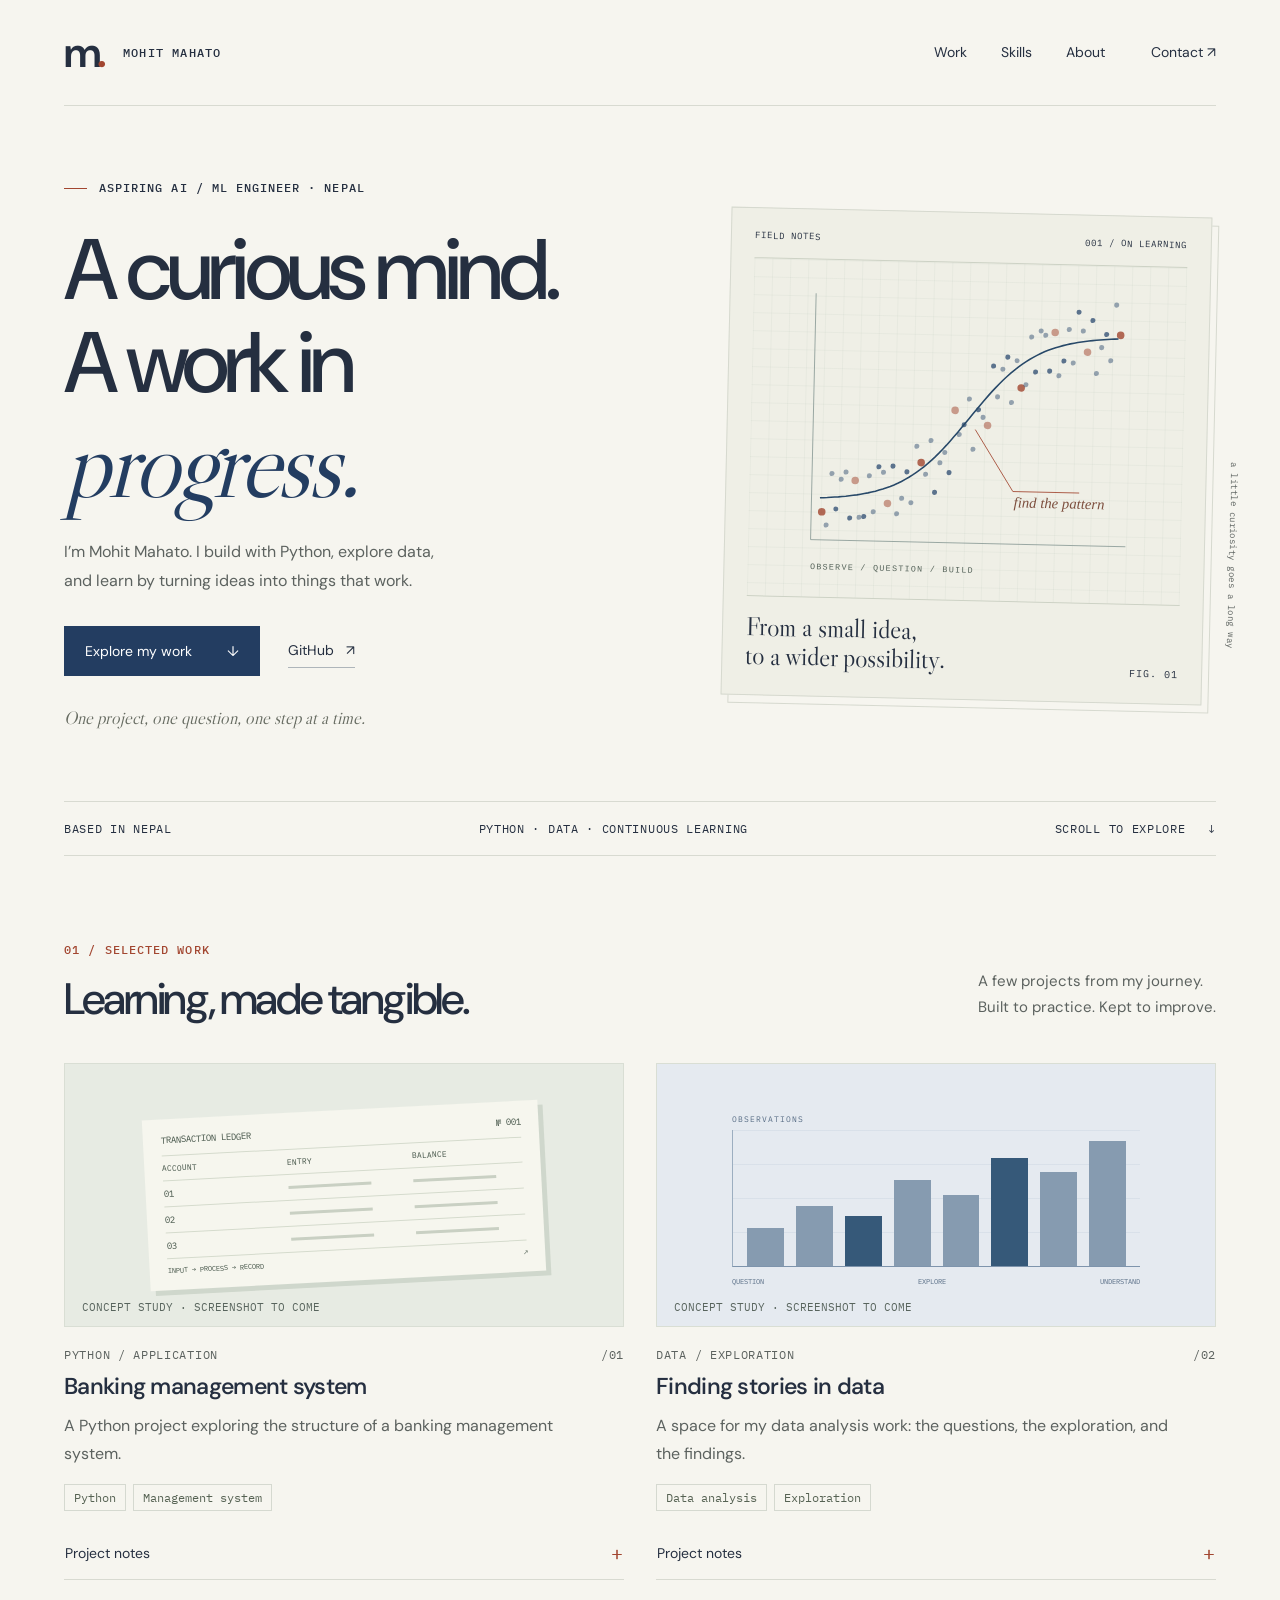
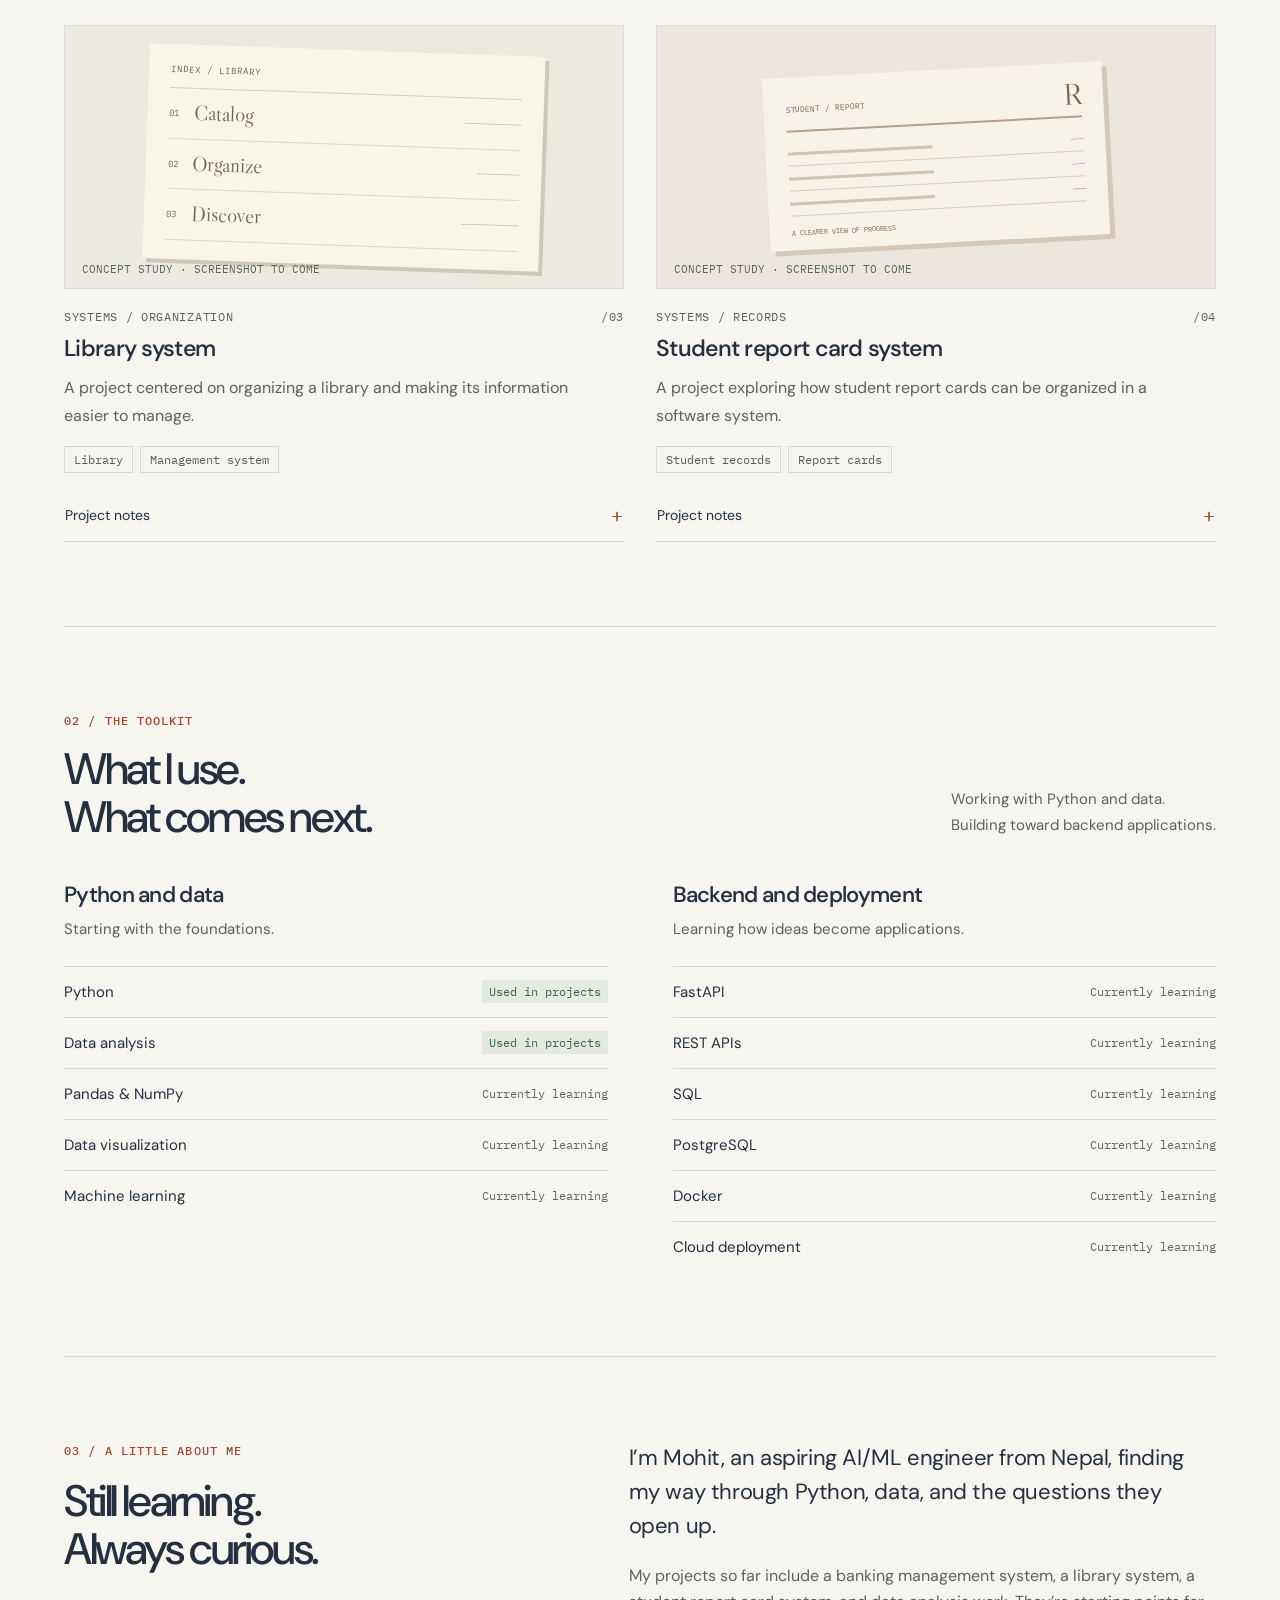
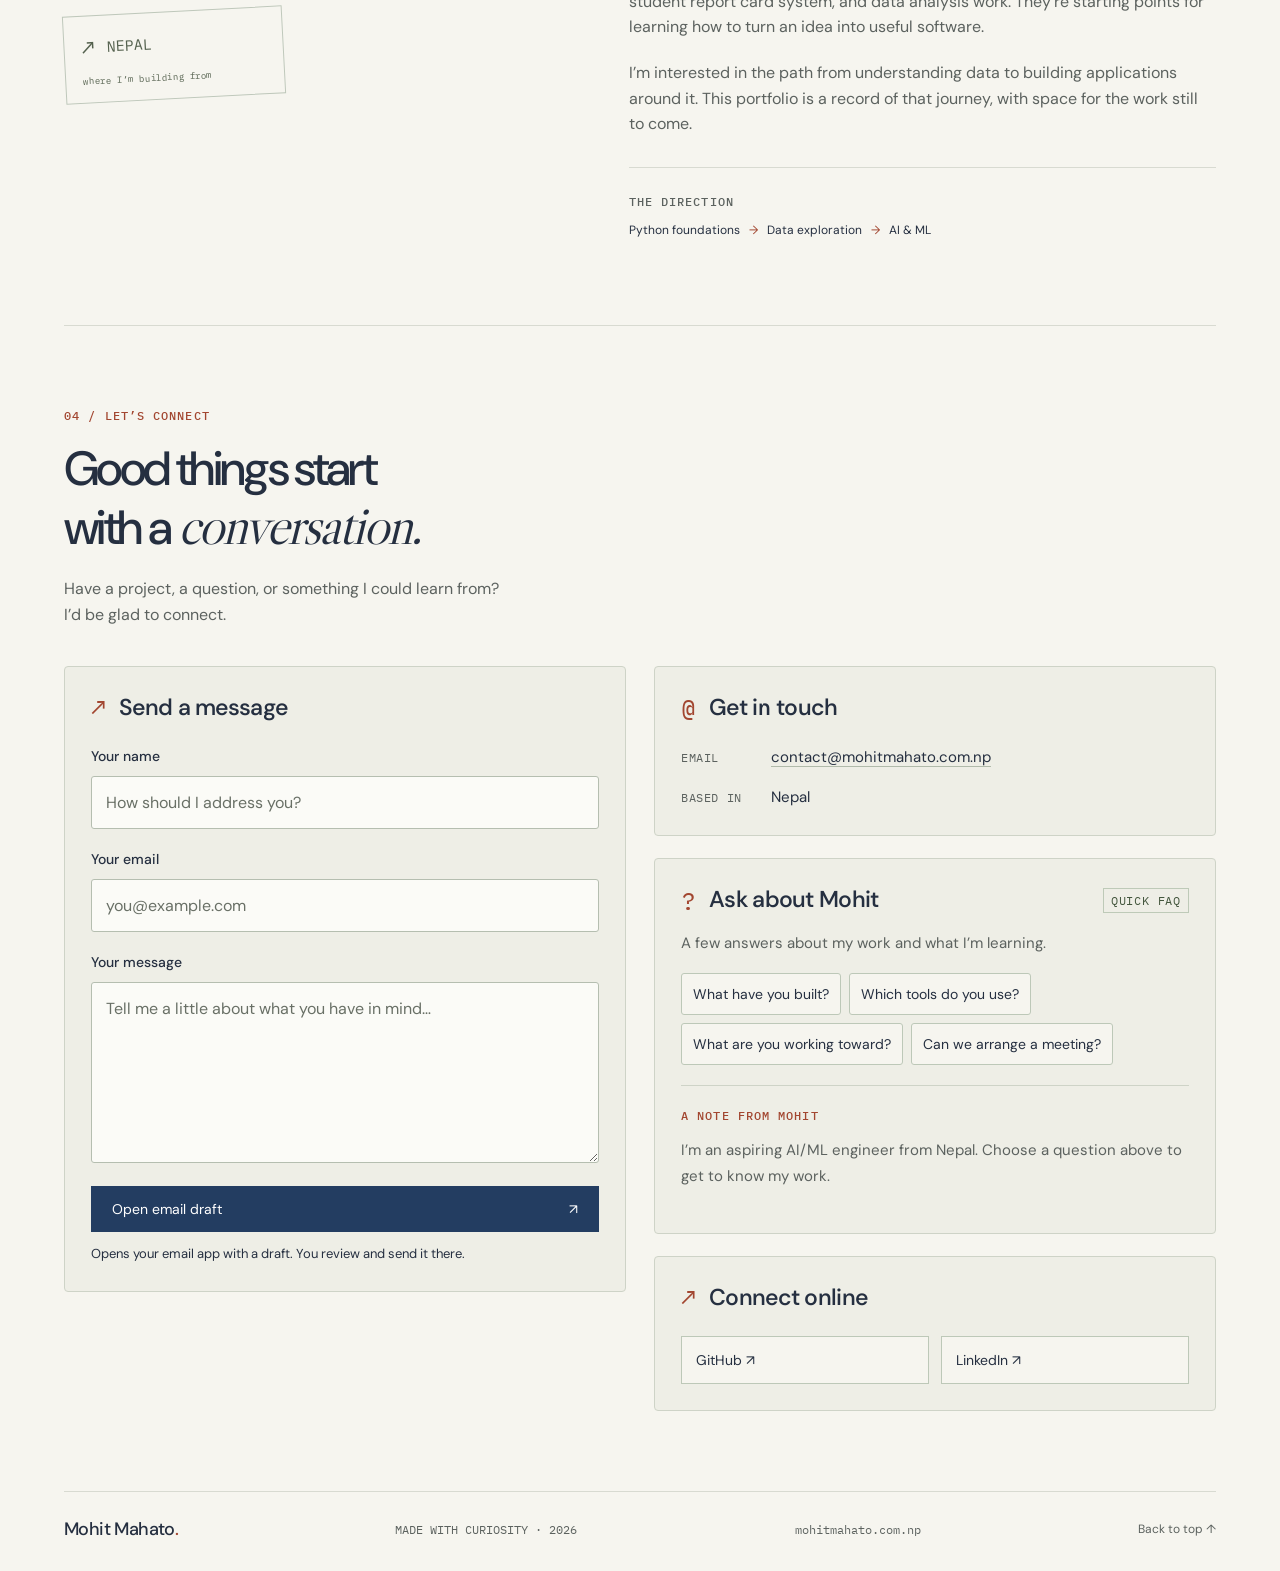
==== index.html @ eae1ece8 "Update portfolio with deployed notebook-inspired website Add the responsive portfolio, selected proj" ====
<!doctype html>
<html lang="en">
<head>
  <meta charset="UTF-8">
  <meta name="viewport" content="width=device-width, initial-scale=1">
  <meta name="description" content="Mohit Mahato — aspiring AI/ML engineer from Nepal. A collection of Python projects, data explorations, and things I’m learning.">
  <meta name="theme-color" content="#f6f5ef">
  <meta name="robots" content="index, follow">
  <link rel="canonical" href="https://mohitmahato.com.np/">
  <title>Mohit Mahato — Python, data & a little curiosity.</title>
  <link rel="icon" href="favicon.svg" type="image/svg+xml">
  <link rel="stylesheet" href="styles.css">
  <link rel="stylesheet" href="contact.css">
  <script src="content.js" defer></script>
  <script src="app.js" defer></script>
</head>
<body>
  <a class="skip-link" href="#main">Skip to content</a>
  <div class="page-shell">
    <header class="site-header">
      <a class="wordmark" href="#home" aria-label="Mohit Mahato, home">m<span class="mark-dot">.</span><span class="wordmark-name">MOHIT MAHATO</span></a>
      <nav aria-label="Main navigation"><a href="#work">Work</a><a href="#skills">Skills</a><a href="#about">About</a><a href="#contact">Contact <span aria-hidden="true">↗</span></a></nav>
    </header>
    <main id="main">
      <section class="hero" id="home" aria-labelledby="hero-heading">
        <div class="hero-copy">
          <p class="eyebrow"><span class="small-line"></span> ASPIRING AI / ML ENGINEER · NEPAL</p>
          <h1 id="hero-heading">A curious mind.<br>A work in<br><em>progress.</em></h1>
          <p class="intro">I’m Mohit Mahato. I build with Python, explore data, and learn by turning ideas into things that work.</p>
          <div class="hero-actions"><a class="button" href="#work">Explore my work <span aria-hidden="true">↓</span></a><a class="text-link" href="https://github.com/MohitMahato-1" target="_blank" rel="noopener noreferrer">GitHub <span aria-hidden="true">↗</span><span class="sr-only"> (opens in a new tab)</span></a></div>
          <p class="margin-note">One project, one question, one step at a time.</p>
        </div>
        <figure class="field-note">
          <div class="note-top"><span>FIELD NOTES</span><span>001 / ON LEARNING</span></div>
          <div class="hero-art" id="hero-art"><div class="art-fallback" aria-hidden="true"><span>observe</span><i></i><span>question</span><i></i><span>build</span><i></i><span>repeat</span></div></div>
          <figcaption><span>From a small idea,<br>to a wider possibility.</span><span class="figure-number">FIG. 01</span></figcaption>
          <span class="side-note" aria-hidden="true">a little curiosity goes a long way</span>
        </figure>
      </section>
      <div class="chapter-strip"><span>BASED IN NEPAL</span><span>PYTHON · DATA · CONTINUOUS LEARNING</span><a href="#work">SCROLL TO EXPLORE <span aria-hidden="true">↓</span></a></div>
      <section class="section work-section" id="work" aria-labelledby="work-heading">
        <div class="section-heading"><div><p class="eyebrow">01 / SELECTED WORK</p><h2 id="work-heading">Learning, made tangible.</h2></div><p>A few projects from my journey.<br>Built to practice. Kept to improve.</p></div>
        <div class="project-grid" id="projects"></div>
      </section>
      <section class="section skills-section" id="skills" aria-labelledby="skills-heading">
        <div class="section-heading"><div><p class="eyebrow">02 / THE TOOLKIT</p><h2 id="skills-heading">What I use.<br>What comes next.</h2></div><p>Working with Python and data.<br>Building toward backend applications.</p></div>
        <div class="skill-groups" id="skills-list"></div>
      </section>
      <section class="section about-section" id="about" aria-labelledby="about-heading">
        <div><p class="eyebrow">03 / A LITTLE ABOUT ME</p><h2 id="about-heading">Still learning.<br>Always curious.</h2><div class="location-stamp"><span aria-hidden="true">↗</span> NEPAL <span class="stamp-sub">where I’m building from</span></div></div>
        <div class="about-copy"><p class="large-copy">I’m Mohit, an aspiring AI/ML engineer from Nepal, finding my way through Python, data, and the questions they open up.</p><p>My projects so far include a banking management system, a library system, a student report card system, and data analysis work. They’re starting points for learning how to turn an idea into useful software.</p><p>I’m interested in the path from understanding data to building applications around it. This portfolio is a record of that journey, with space for the work still to come.</p><div class="current-focus"><span class="eyebrow">THE DIRECTION</span><p>Python foundations <span aria-hidden="true">→</span> Data exploration <span aria-hidden="true">→</span> AI & ML</p></div></div>
      </section>
      <section class="contact-section contact-directory" id="contact" aria-labelledby="contact-heading">
        <div class="contact-intro"><p class="eyebrow">04 / LET’S CONNECT</p><h2 id="contact-heading">Good things start<br>with a <em>conversation.</em></h2><p>Have a project, a question, or something I could learn from?<br>I’d be glad to connect.</p></div>
        <div class="contact-grid">
          <section class="contact-card message-card" aria-labelledby="message-heading">
            <div class="contact-card-heading"><span class="contact-symbol" aria-hidden="true">↗</span><h3 id="message-heading">Send a message</h3></div>
            <form id="contact-form">
              <label for="sender-name">Your name</label><input id="sender-name" name="name" autocomplete="name" maxlength="100" placeholder="How should I address you?" required>
              <label for="sender-email">Your email</label><input id="sender-email" name="email" type="email" autocomplete="email" maxlength="254" placeholder="you@example.com" required>
              <label for="sender-message">Your message</label><textarea id="sender-message" name="message" rows="6" minlength="10" maxlength="3000" placeholder="Tell me a little about what you have in mind…" required></textarea>
              <button class="button message-submit" id="message-submit" type="submit" disabled>Open email draft <span aria-hidden="true">↗</span></button>
              <p class="form-note" id="form-note">The message form will be available once my contact email is added.</p>
              <p class="form-status" id="form-status" role="status" aria-live="polite"></p>
            </form>
          </section>
          <div class="contact-stack">
            <section class="contact-card" aria-labelledby="details-heading"><div class="contact-card-heading"><span class="contact-symbol" aria-hidden="true">@</span><h3 id="details-heading">Get in touch</h3></div><ul class="contact-facts" id="contact-facts"></ul></section>
            <section class="contact-card faq-card" aria-labelledby="faq-heading"><div class="contact-card-heading"><span class="contact-symbol" aria-hidden="true">?</span><h3 id="faq-heading">Ask about Mohit</h3><span class="faq-badge">QUICK FAQ</span></div><p class="faq-intro">A few answers about my work and what I’m learning.</p><div class="faq-options" id="faq-options" role="group" aria-label="Choose a question"></div><div class="faq-answer" id="faq-answer" role="status" aria-live="polite"><span class="eyebrow">A NOTE FROM MOHIT</span><p id="faq-answer-text">I’m an aspiring AI/ML engineer from Nepal. Choose a question above to get to know my work.</p></div></section>
            <section class="contact-card" aria-labelledby="social-heading"><div class="contact-card-heading"><span class="contact-symbol" aria-hidden="true">↗</span><h3 id="social-heading">Connect online</h3></div><div class="social-grid" id="social-links"></div></section>
          </div>
        </div>
      </section>
    </main>
    <footer><a class="footer-name" href="#home">Mohit Mahato<span class="mark-dot">.</span></a><span>MADE WITH CURIOSITY · <span id="year"></span></span><span>mohitmahato.com.np</span><a href="#home">Back to top ↑</a></footer>
  </div>
  <noscript><p class="noscript-note">JavaScript is needed to display the editable project and skill lists. You can still find Mohit on <a href="https://github.com/MohitMahato-1">GitHub</a>.</p></noscript>
</body>
</html>
---- styles.css ----
@import url('https://fonts.googleapis.com/css2?family=DM+Sans:wght@400;450;500;550;600;650;700&family=IBM+Plex+Mono:wght@400;500&family=Libre+Caslon+Display&display=swap');
:root{--paper:#f6f5ef;--ink:#252f40;--muted:#5c625f;--line:#d8dad1;--accent:#a24630;--blue:#233d61;--mono:'IBM Plex Mono',monospace;--serif:'Libre Caslon Display',Georgia,serif;--sans:'DM Sans',Arial,sans-serif}
*{box-sizing:border-box}html{scroll-behavior:smooth;scroll-padding-top:28px}body{margin:0;background:var(--paper);color:var(--ink);font-family:var(--sans);font-size:16px;line-height:1.6;-webkit-font-smoothing:antialiased}a{color:inherit;text-decoration:none}button,a,summary{-webkit-tap-highlight-color:transparent}a:focus-visible,summary:focus-visible{outline:2px solid var(--accent);outline-offset:6px}a:hover{color:var(--accent)}::selection{background:#d9e1db}h1,h2,h3,p,figure{margin:0}h1,h2{font-weight:500;letter-spacing:-.055em;line-height:1.08}em{font-family:var(--serif);font-weight:400;letter-spacing:-.035em}ul{list-style:none;padding:0;margin:0}.page-shell{max-width:1280px;margin:auto;padding:0 64px}.site-header{height:106px;display:flex;align-items:center;justify-content:space-between;border-bottom:1px solid var(--line)}.wordmark{display:flex;align-items:center;font-size:42px;font-weight:650;letter-spacing:-4px;line-height:1}.mark-dot{color:var(--accent)}.wordmark-name{font-family:var(--mono);font-size:12px;font-weight:500;letter-spacing:1.2px;margin-left:20px}.site-header nav{display:flex;gap:34px;font-size:14px}.site-header nav a:last-child{margin-left:12px}.hero{display:grid;grid-template-columns:1.2fr 1fr;gap:75px;align-items:center;padding:72px 0 68px}.eyebrow{font-family:var(--mono);font-size:11px;letter-spacing:1.1px;line-height:1.7;font-weight:500}.hero .eyebrow{font-size:10px;letter-spacing:1.05px;display:flex;align-items:center;gap:12px;white-space:nowrap}.small-line{display:inline-block;width:23px;height:1px;background:var(--accent)}h1{font-size:clamp(58px,6.7vw,88px);margin:26px 0 23px}h1 em{font-size:1.14em;color:var(--blue)}.intro{max-width:385px;color:var(--muted);font-size:16px;line-height:1.8}.hero-actions{display:flex;align-items:center;gap:28px;margin-top:30px}.button{display:inline-flex;align-items:center;gap:35px;padding:13px 20px;background:var(--blue);color:white;font-size:14px;border:1px solid var(--blue);transition:background .15s}.button:hover{color:white;background:#334e70}.text-link{font-size:14px;border-bottom:1px solid #aeb5ba;padding:5px 0}.text-link span{margin-left:8px}.margin-note{font-family:var(--serif);font-size:18px;font-style:italic;color:#666b61;margin-top:28px}.field-note{position:relative;background:#efefe6;border:1px solid #d6d9cf;padding:20px 23px 24px;transform:rotate(1.3deg);margin-right:9px;box-shadow:7px 8px 0 -1px var(--paper),7px 8px 0 0 #d6d9cf}.note-top{display:flex;justify-content:space-between;font-family:var(--mono);font-size:9px;letter-spacing:1px;padding-bottom:15px;border-bottom:1px solid #cdd2c5}.hero-art{height:337px;position:relative;overflow:hidden;background-image:linear-gradient(#bac6b926 1px,transparent 1px),linear-gradient(90deg,#bac6b926 1px,transparent 1px);background-size:18px 18px}.field-art-image{height:100%;width:100%;object-fit:cover;mix-blend-mode:multiply;position:absolute;inset:0}.art-fallback{display:flex;flex-direction:column;align-items:center;justify-content:center;height:100%;font-family:var(--mono);font-size:15px;color:var(--blue)}.art-fallback i{height:22px;border-left:1px solid #9ea99f;margin:5px}.has-image .art-fallback{visibility:hidden}.field-note figcaption{border-top:1px solid #cdd2c5;padding-top:16px;display:flex;justify-content:space-between;align-items:flex-end;font-family:var(--serif);font-size:26px;line-height:1.1}.figure-number{font-family:var(--mono);font-size:10px;letter-spacing:1px}.side-note{position:absolute;right:-36px;top:50%;writing-mode:vertical-rl;font-family:var(--mono);font-size:9px;letter-spacing:.5px;color:var(--muted)}.chapter-strip{border-top:1px solid var(--line);border-bottom:1px solid var(--line);padding:17px 0;display:flex;justify-content:space-between;font-family:var(--mono);font-size:10px;letter-spacing:.7px}.chapter-strip a span{margin-left:15px}.section{padding:84px 0;border-bottom:1px solid var(--line)}.section-heading{display:flex;justify-content:space-between;gap:30px;align-items:flex-end;margin-bottom:40px}.section-heading .eyebrow{color:var(--accent);margin-bottom:15px}h2{font-size:44px}.section-heading>p{font-size:14px;color:var(--muted);line-height:1.7;padding-bottom:3px}.project-grid{display:grid;grid-template-columns:1fr 1fr;gap:45px 32px}.project-visual{height:264px;position:relative;display:grid;place-items:center;overflow:hidden;border:1px solid #d9ded4}.project-visual img{height:100%;width:100%;object-fit:contain;background:#ebece4}.ledger{background:#e7ebe3}.chart{background:#e5eaf0}.catalog{background:#ece9e0}.report{background:#ece6df}.concept-graphic{width:100%;height:100%;display:grid;place-items:center}.preview-label{position:absolute;bottom:12px;left:17px;font:9px var(--mono);letter-spacing:.7px;color:#58645d}.mini-ledger{width:71%;background:#f6f6ee;box-shadow:5px 5px 0 #cfd7cc;transform:rotate(-3deg);padding:15px 18px;color:#435347}.mini-ledger>div{display:grid;grid-template-columns:1fr 1fr 1fr;gap:15px;border-bottom:1px solid #d5dbcd;padding:7px 0;font:8px var(--mono)}.mini-ledger .ledger-head{display:flex;justify-content:space-between;font-size:9px;padding-top:0;padding-bottom:10px}.mini-ledger b{font-size:9px;font-weight:400}.mini-ledger i{width:75%;height:3px;background:#c9d0c3;align-self:center}.mini-ledger .ledger-bottom{display:flex;justify-content:space-between;font-size:7px;border:0;padding-bottom:0}.mini-chart{width:73%;color:#596e86}.chart-axis{font:8px var(--mono);letter-spacing:1px}.bars{height:137px;display:flex;align-items:flex-end;gap:12px;border-bottom:1px solid #7e94ac;border-left:1px solid #9caec0;padding:0 14px;background:repeating-linear-gradient(to top,transparent 0,transparent 33px,#cdd7e2 34px)}.bars i{width:100%;height:var(--height);background:#869bb0}.bars i:nth-child(3n){background:#365979}.chart-bottom{display:flex;justify-content:space-between;margin-top:10px;font:7px var(--mono)}.mini-catalog{width:71%;padding:19px 22px;background:#f8f5e9;box-shadow:4px 4px 0 #cec8b8;transform:rotate(2deg);color:#736750}.catalog-index{font:9px var(--mono);border-bottom:1px solid #d8d0bf;padding-bottom:13px;letter-spacing:1px}.mini-catalog>div:not(:first-child){display:flex;gap:15px;align-items:center;border-bottom:1px solid #dfd8c9;padding:8px 0}.mini-catalog span{font:9px var(--mono)}.mini-catalog b{font-family:var(--serif);font-weight:400;font-size:21px}.mini-catalog i{font-style:normal;font-size:10px;margin-left:auto;color:#c5baa4}.mini-report{width:61%;background:#f7f2ea;padding:13px 22px;color:#806651;transform:rotate(-3deg);box-shadow:5px 5px 0 #d6c8b8}.mini-report>div:first-child{display:flex;align-items:center;justify-content:space-between;font:8px var(--mono)}.mini-report b{font:30px var(--serif)}.report-rule{border-top:2px solid #b6a08b;margin:3px 0 9px}.report-line{display:flex;justify-content:space-between;align-items:center;border-bottom:1px solid #dbcdbd;height:25px}.report-line i{background:#d1c2b1;height:3px;width:49%}.report-line span{font-size:9px;color:#b59d87}.report-end{font:7px var(--mono);padding-top:12px}.project-body{padding:20px 0 0}.project-meta{display:flex;justify-content:space-between;font:10px var(--mono);letter-spacing:.7px;color:var(--muted)}h3{font-size:23px;font-weight:550;letter-spacing:-.7px;line-height:1.3}.project-body h3{margin:10px 0}.project-description{font-size:14px;color:var(--muted);line-height:1.75;max-width:95%;min-height:49px}.tags{display:flex;flex-wrap:wrap;gap:7px;margin-top:16px}.tags li{font:10px var(--mono);padding:5px 9px;border:1px solid #d5d9d0;color:#566253}.project-details{border-bottom:1px solid var(--line);margin-top:17px}summary{display:flex;align-items:center;justify-content:space-between;cursor:pointer;list-style:none;font-size:13px;padding:12px 1px}summary::-webkit-details-marker{display:none}.summary-icon{font:20px var(--mono);color:var(--accent)}details[open] .summary-icon{transform:rotate(45deg)}.notes-content{font-size:14px;padding:5px 0 19px;color:var(--muted)}.notes-content p+p{margin-top:12px}.result-note{padding-left:12px;border-left:2px solid #bec8bb}.project-links{display:flex;gap:20px;margin-top:15px}.project-link{color:var(--blue);text-decoration:underline;text-underline-offset:4px}.pending-link{font-style:italic;font-size:13px}.skill-groups{display:grid;grid-template-columns:1fr 1fr;gap:65px}.skill-group h3{font-size:22px}.skill-note{font-size:14px;color:var(--muted);margin:7px 0 25px}.skill-list li{display:flex;align-items:center;justify-content:space-between;gap:12px;padding:13px 0;border-top:1px solid var(--line);font-size:15px}.skill-status{font:10px var(--mono);color:#62675e;white-space:nowrap}.skill-status.used{color:#3f624d;background:#e5eadf;padding:4px 7px}.about-section{display:grid;grid-template-columns:1fr 1.2fr;gap:75px}.about-section .eyebrow{color:var(--accent);margin-bottom:17px}.location-stamp{display:inline-flex;flex-wrap:wrap;max-width:220px;gap:10px 12px;align-items:center;margin-top:38px;border:1px solid #bfc8bb;padding:13px 17px;font-family:var(--mono);font-size:15px;color:#54614e;transform:rotate(-3deg)}.location-stamp>span:first-child{font-size:22px}.stamp-sub{font-size:9px;letter-spacing:.6px}.about-copy>p{font-size:15px;color:var(--muted);margin-bottom:20px}.about-copy .large-copy{font-size:22px;line-height:1.55;color:var(--ink);letter-spacing:-.4px}.current-focus{margin-top:30px;padding-top:20px;border-top:1px solid var(--line)}.current-focus .eyebrow{color:var(--muted);font-size:10px}.current-focus p{font-size:12px;margin-top:8px}.current-focus p span{padding:0 6px;color:var(--accent)}.contact-section{display:grid;grid-template-columns:1.4fr 1fr;gap:60px;padding:80px 0}.contact-section .eyebrow{color:var(--accent);margin-bottom:17px}.contact-section h2{font-size:48px}.contact-section h2 em{font-size:1.15em}.contact-section p:last-child{margin-top:22px;font-size:14px;color:var(--muted)}.contact-links{align-self:center}.contact-links>a,.contact-links #email-contact a{display:flex;align-items:center;justify-content:space-between;padding:18px 0;border-bottom:1px solid #b8c0b5;font-size:25px}.contact-links small{display:block;font:10px var(--mono);letter-spacing:1px;margin-bottom:8px;color:var(--muted)}.email-placeholder{padding:20px 0;font-size:14px;color:var(--muted)}footer{border-top:1px solid var(--line);padding:25px 0 30px;display:flex;align-items:center;justify-content:space-between;gap:20px;font:9px var(--mono);color:var(--muted)}.footer-name{font:500 18px var(--sans);color:var(--ink);letter-spacing:-.6px}footer>a:last-child{font:12px var(--sans)}.sr-only{position:absolute;width:1px;height:1px;padding:0;margin:-1px;overflow:hidden;clip:rect(0,0,0,0);white-space:nowrap;border:0}.skip-link{position:fixed;top:-80px;left:20px;padding:10px 20px;background:var(--ink);color:white;z-index:100}.skip-link:focus{top:10px;color:white}.noscript-note{padding:24px;background:#e5eaf0;text-align:center}
.art-fallback svg{width:100%;height:100%}
.eyebrow,.hero .eyebrow,.chapter-strip,.project-meta,.tags li,.skill-status,.current-focus .eyebrow,.contact-links small,footer{font-size:12px}.project-description,.about-copy>p,.contact-section p:last-child{font-size:16px}.section-heading>p,.skill-note{font-size:15px}.hero .eyebrow{white-space:normal}.skill-status{white-space:normal;text-align:right}.preview-label{font-size:10px}.project-details summary{font-size:14px}
@media(min-width:1450px){.page-shell{max-width:1392px;padding:0 85px}.hero{gap:110px;padding:85px 0}.hero-art{height:377px}}
@media(max-width:1000px){.page-shell{padding:0 36px}.hero{gap:35px}.hero .eyebrow{font-size:9px;white-space:normal}.hero-art{height:295px}h1{font-size:67px}.field-note{padding:17px}.note-top{font-size:8px}.section-heading>p{max-width:260px}.skill-groups{gap:35px}.about-section{gap:40px}.contact-section{gap:35px}.contact-section h2{font-size:42px}footer{flex-wrap:wrap}.chapter-strip{font-size:9px}.mini-catalog{width:80%}}
@media(max-width:720px){.page-shell{padding:0 24px}.site-header{height:83px}.wordmark-name{display:none}.site-header nav{gap:21px;font-size:13px}.site-header nav a:last-child{margin-left:0}.hero{grid-template-columns:1fr;padding:43px 0 46px;gap:42px}.hero .eyebrow{font-size:9px}h1{font-size:clamp(59px,11vw,78px);margin-top:23px}.intro{max-width:440px}.hero-copy{padding-right:0}.field-note{max-width:440px;width:calc(100% - 18px);margin:0 auto 0 2px;padding:19px 22px}.hero-art{height:300px}.note-top{font-size:9px}.field-note figcaption{font-size:25px}.side-note{right:-29px}.chapter-strip{gap:15px;font-size:8px}.chapter-strip>span:nth-child(2){display:none}.section{padding:56px 0}.section-heading{display:block;margin-bottom:30px}.section-heading>p{margin-top:18px;max-width:none}.section-heading>p br{display:none}h2{font-size:37px}.project-grid{grid-template-columns:1fr;gap:35px}.project-visual{height:260px}.project-body h3{font-size:24px}.project-description{font-size:15px;min-height:0}.preview-label{font-size:8px}.project-meta{font-size:10px}.skill-groups{grid-template-columns:1fr;gap:40px}.skill-status{font-size:10px}.about-section{grid-template-columns:1fr;gap:33px}.location-stamp{margin-top:24px}.about-copy .large-copy{font-size:22px}.contact-section{grid-template-columns:1fr;padding:55px 0;gap:20px}.contact-section h2{font-size:40px}.contact-section p:last-child br{display:none}.contact-links{max-width:none}.contact-links>a{font-size:23px}footer{display:grid;grid-template-columns:1fr 1fr;gap:16px 10px;padding-top:24px}footer>span:nth-child(2){font-size:8px;text-align:right}footer>a:last-child{text-align:right}.current-focus p{display:flex;flex-wrap:wrap;gap:4px}}
@media(prefers-reduced-motion:reduce){html{scroll-behavior:auto}*{transition:none!important}}
/* Keep informational labels legible at every breakpoint. */
.eyebrow,.hero .eyebrow,.chapter-strip,.project-meta,.tags li,.skill-status,.preview-label,.current-focus .eyebrow,.contact-links small,footer,footer>span:nth-child(2){font-size:12px}
.project-description,.about-copy>p,.contact-section p:last-child{font-size:16px}
.preview-label{letter-spacing:0;font-size:11px}
@media(max-width:720px){footer{grid-template-columns:1fr}footer>span:nth-child(2),footer>a:last-child{text-align:left}.skill-status{max-width:145px}.chapter-strip{font-size:11px}.section-heading>p br{display:initial}}
---- contact.css ----
.contact-directory{display:block}.contact-intro{margin-bottom:38px}.contact-intro>p:last-child{max-width:580px}.contact-grid{display:grid;grid-template-columns:1fr 1fr;gap:28px;align-items:start}.contact-card{background:#eeeee6;border:1px solid #ced3c7;padding:26px;border-radius:4px}.contact-card-heading{display:flex;align-items:center;gap:13px;margin-bottom:23px}.contact-card-heading h3{font-size:23px}.contact-symbol{font-family:var(--mono);color:var(--accent);font-size:25px;line-height:1}.contact-stack{display:grid;gap:22px}.contact-card label{display:block;font-size:14px;font-weight:500;margin:19px 0 8px}.contact-card input,.contact-card textarea{display:block;width:100%;padding:13px 14px;font:inherit;font-size:16px;color:var(--ink);background:#fbfbf7;border:1px solid #b5beb0;border-radius:3px;box-shadow:none}.contact-card input::placeholder,.contact-card textarea::placeholder{color:#697066;opacity:1}.contact-card textarea{resize:vertical;min-height:150px}.contact-card input:focus-visible,.contact-card textarea:focus-visible,.contact-card button:focus-visible{outline:2px solid var(--accent);outline-offset:3px}.message-submit{width:100%;justify-content:space-between;margin-top:23px;cursor:pointer;font-family:var(--sans)}.message-submit:disabled{background:#dde2d7;border-color:#c0c8b9;color:#5b6454;cursor:not-allowed}.contact-directory .form-note,.contact-directory .form-status{font-size:13px;line-height:1.6;margin-top:12px}.form-status:empty{display:none}.contact-facts{display:grid;gap:16px}.contact-facts li{display:grid;grid-template-columns:78px 1fr;gap:12px;align-items:baseline;font-size:15px;overflow-wrap:anywhere}.fact-label{font:12px var(--mono);color:var(--muted);letter-spacing:.6px}.contact-facts a{text-decoration:underline;text-decoration-color:#b0baaa;text-underline-offset:4px}.faq-card .contact-card-heading{flex-wrap:wrap;margin-bottom:16px}.faq-badge{margin-left:auto;font:12px var(--mono);letter-spacing:.8px;color:#43563d;border:1px solid #becab8;padding:4px 7px}.contact-directory .faq-intro{font-size:15px;margin:0 0 18px;color:var(--muted)}.faq-options{display:flex;flex-wrap:wrap;gap:8px}.faq-question{background:var(--paper);border:1px solid #bdc8b8;border-radius:3px;padding:9px 11px;font:14px var(--sans);color:var(--ink);text-align:left;cursor:pointer;min-height:42px}.faq-question:hover,.faq-question[aria-pressed=true]{background:var(--blue);border-color:var(--blue);color:white}.faq-answer{padding:16px 0 0;margin-top:20px;border-top:1px solid #ced3c7}.faq-answer .eyebrow{font-size:12px;color:var(--accent)}.contact-directory .faq-answer p{font-size:15px;line-height:1.75;margin-top:9px;min-height:70px}.social-grid{display:grid;grid-template-columns:repeat(2,minmax(0,1fr));gap:12px}.social-link{border:1px solid #bdc8b8;background:var(--paper);padding:12px 14px;font-size:14px}.social-link:hover{border-color:var(--accent)}
@media(max-width:850px){.contact-grid{grid-template-columns:1fr}.contact-card{padding:24px}.contact-card-heading h3{font-size:22px}.faq-answer p{min-height:0}.contact-card input,.contact-card textarea{font-size:16px}}
@media(max-width:600px){.contact-facts li{grid-template-columns:1fr;gap:3px}}
@media(max-width:380px){.contact-card{padding:18px}.faq-badge{margin-left:0}.social-grid{grid-template-columns:1fr}}
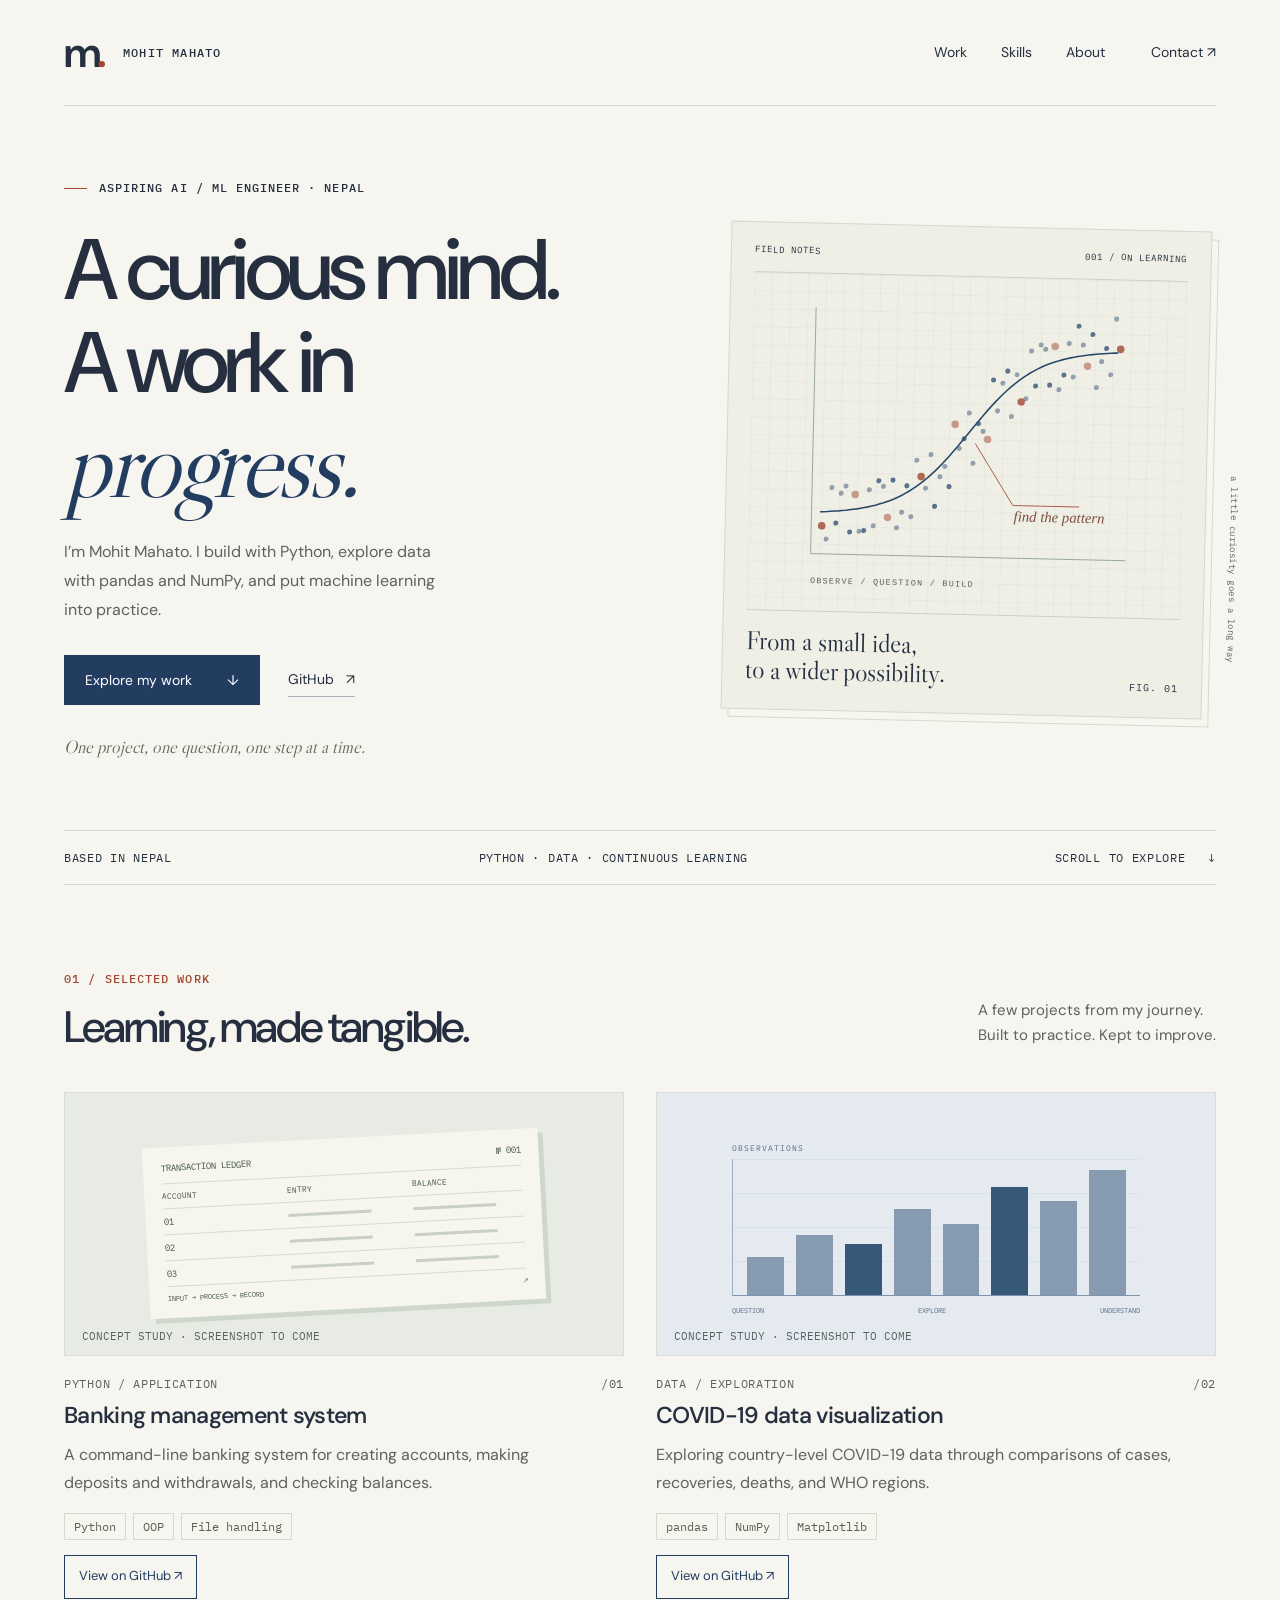
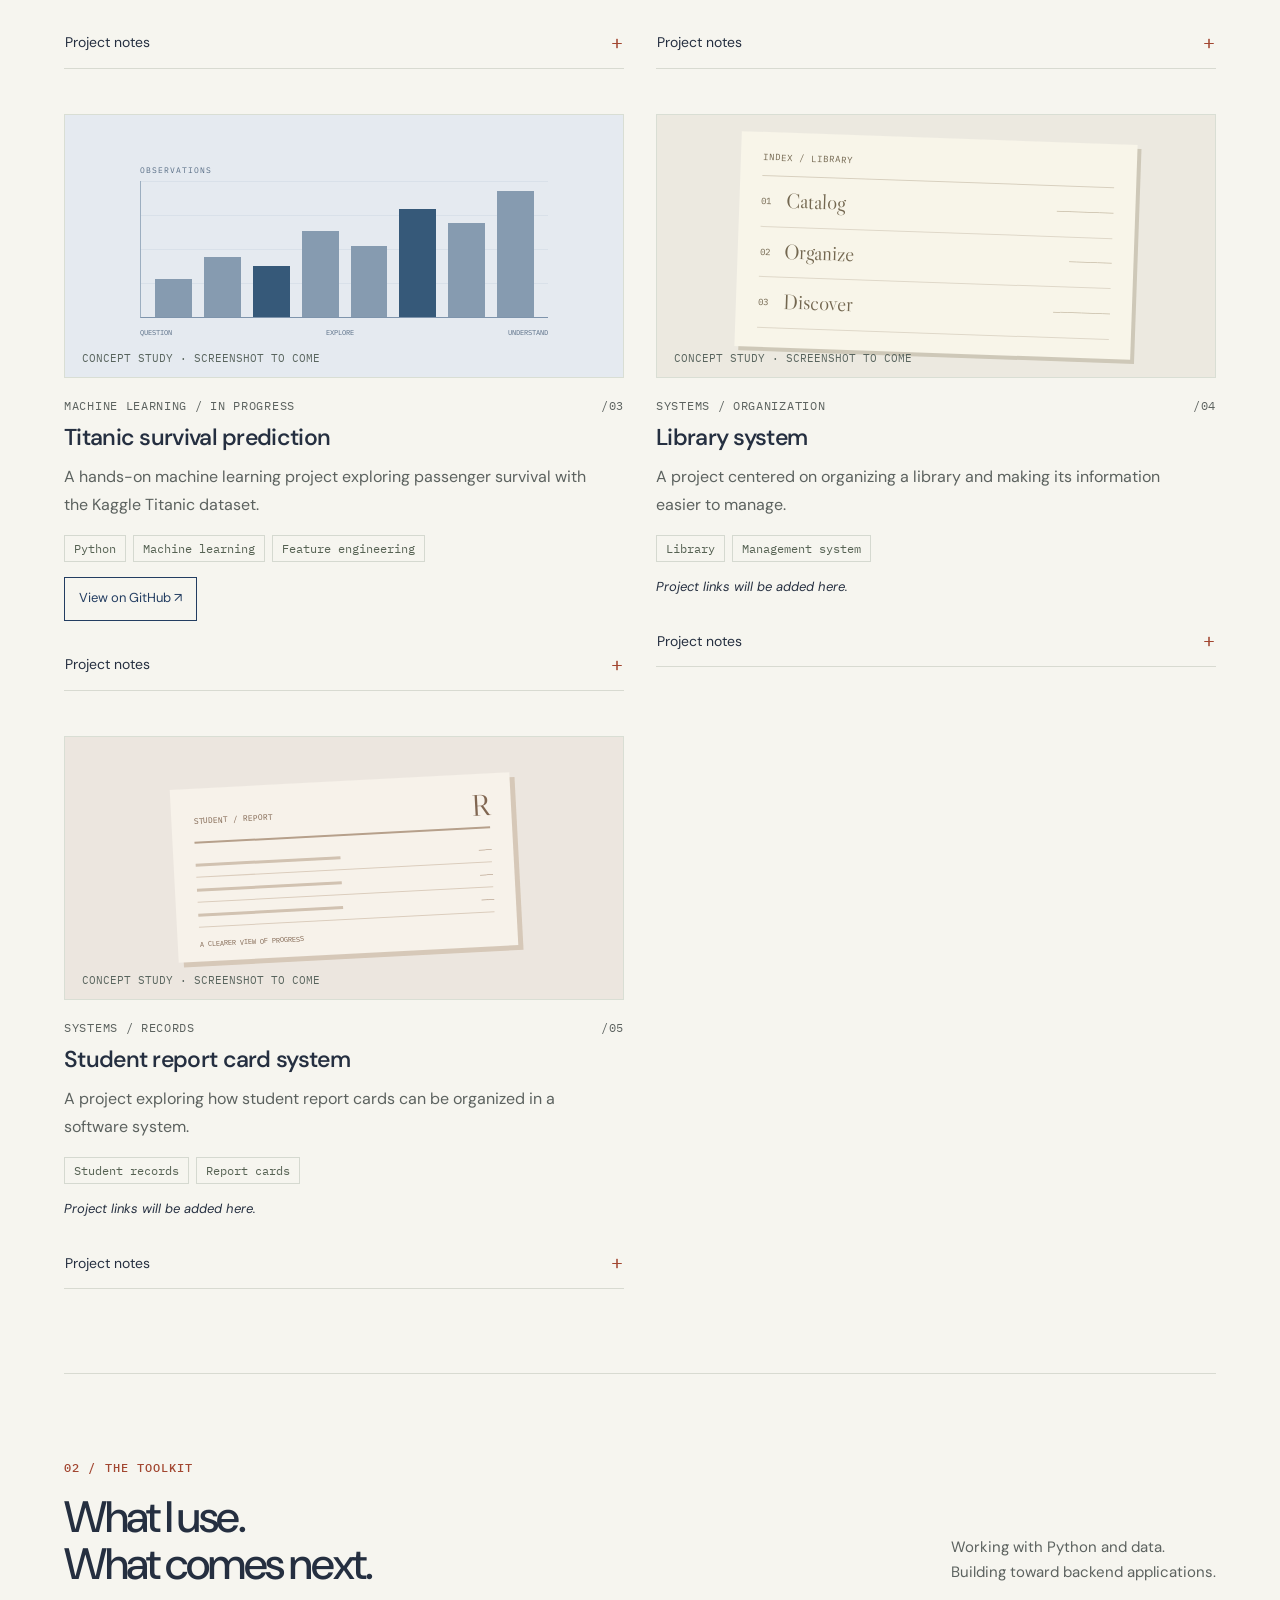
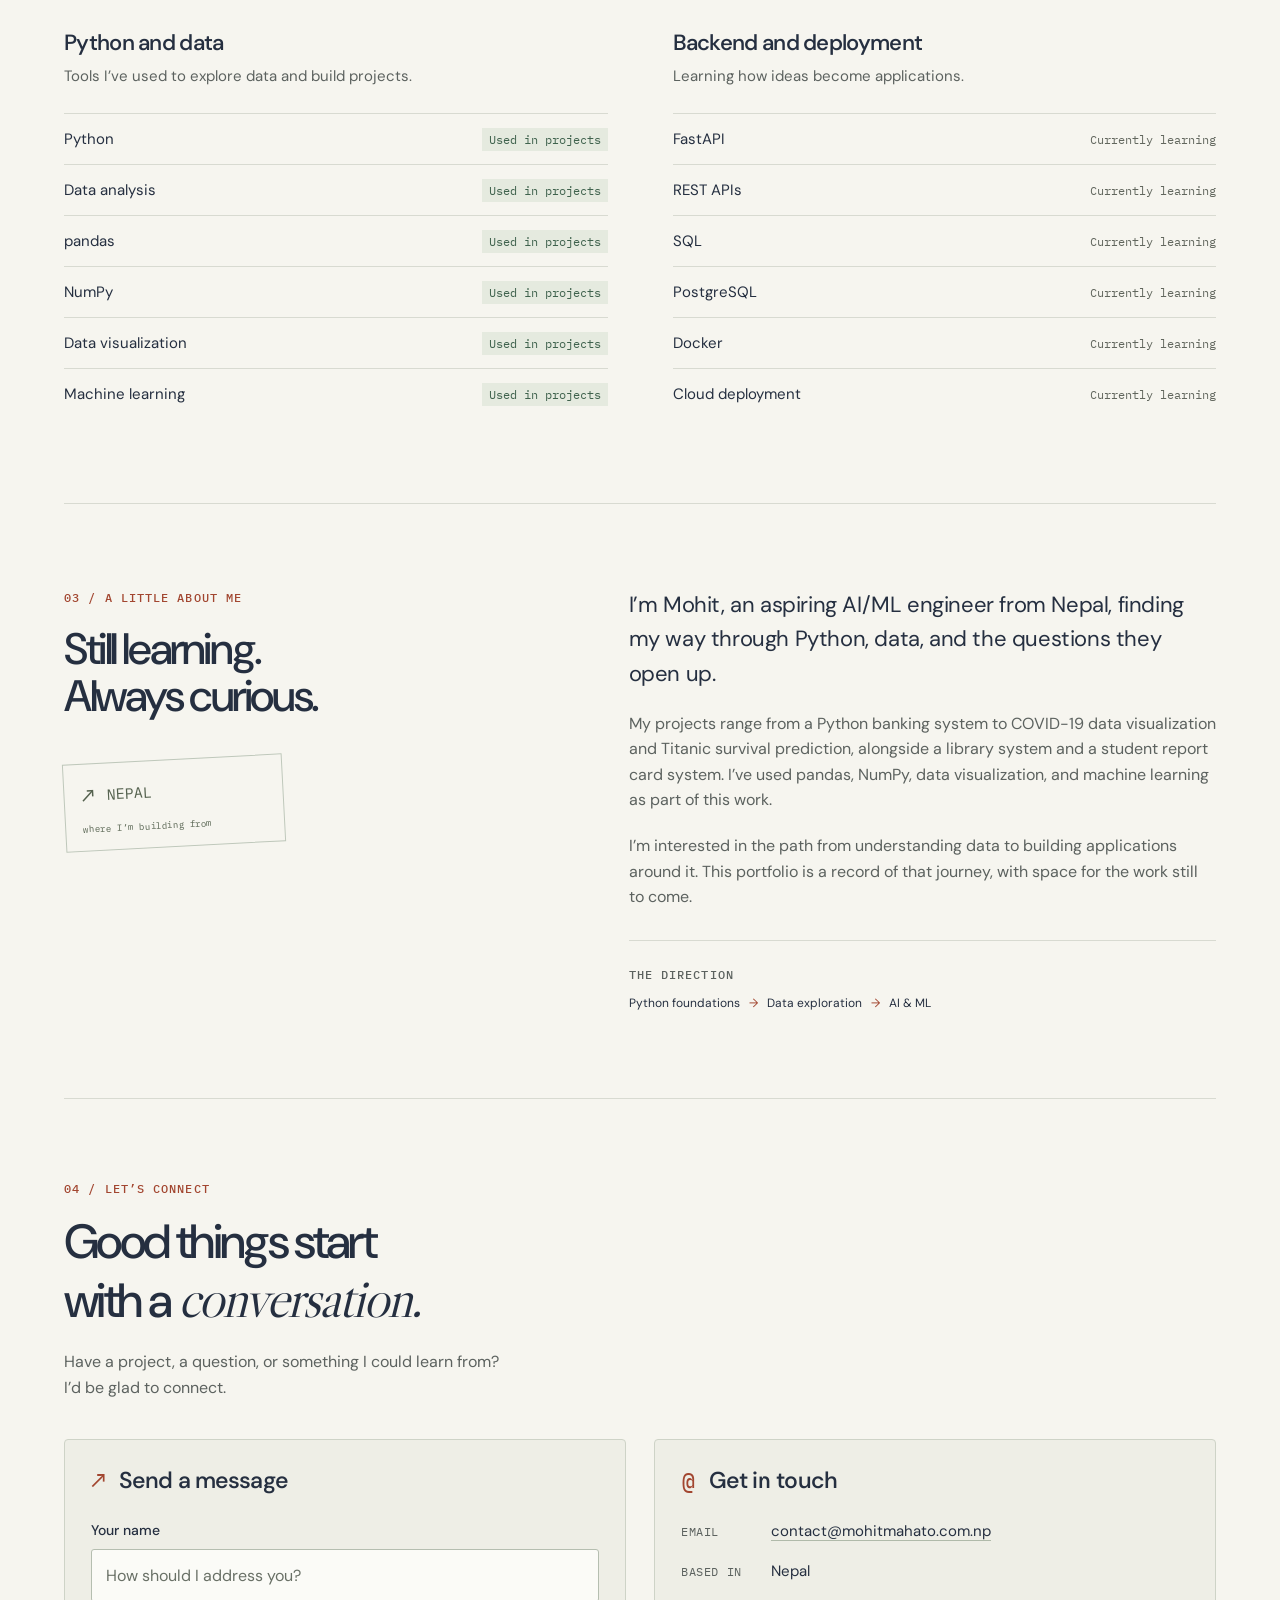
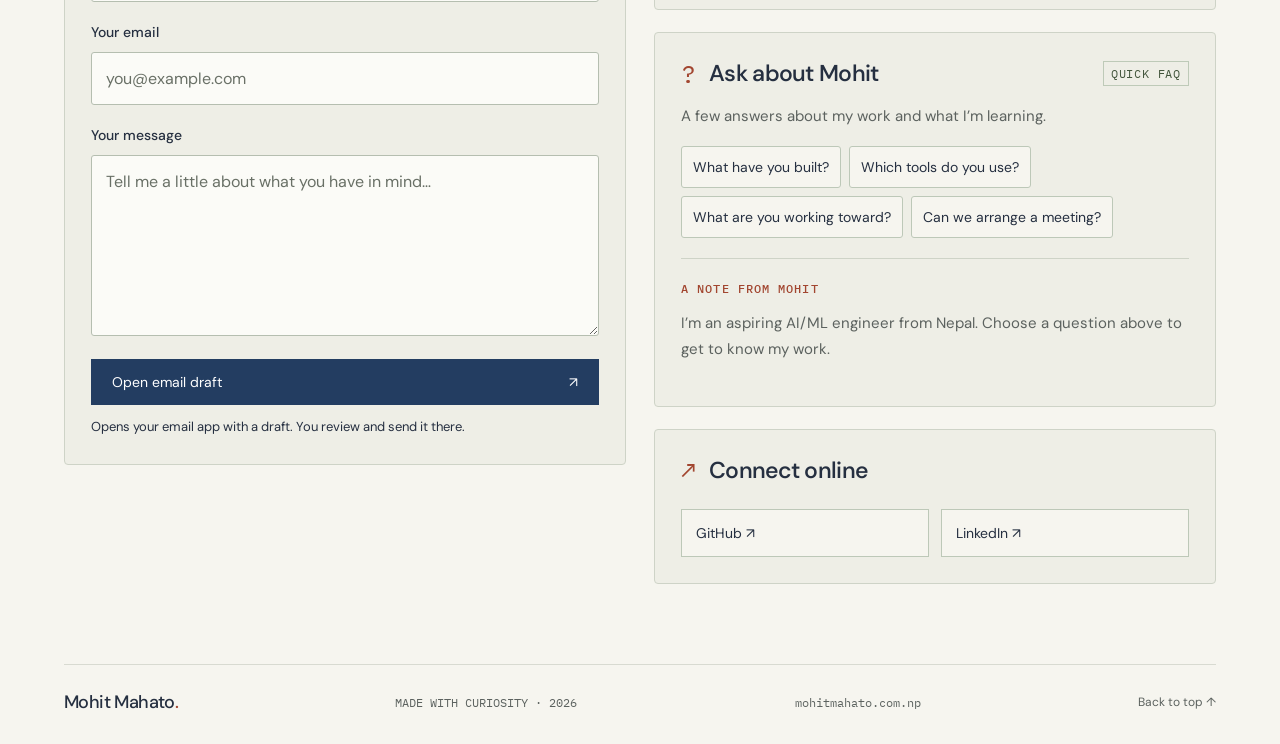
==== commit b8c36c8a: "Link GitHub projects and update data and ML experience Add visible repository buttons for banking, C" ====
--- a/index.html
+++ b/index.html
@@ -26,7 +26,7 @@
         <div class="hero-copy">
           <p class="eyebrow"><span class="small-line"></span> ASPIRING AI / ML ENGINEER · NEPAL</p>
           <h1 id="hero-heading">A curious mind.<br>A work in<br><em>progress.</em></h1>
-          <p class="intro">I’m Mohit Mahato. I build with Python, explore data, and learn by turning ideas into things that work.</p>
+          <p class="intro">I’m Mohit Mahato. I build with Python, explore data with pandas and NumPy, and put machine learning into practice.</p>
           <div class="hero-actions"><a class="button" href="#work">Explore my work <span aria-hidden="true">↓</span></a><a class="text-link" href="https://github.com/MohitMahato-1" target="_blank" rel="noopener noreferrer">GitHub <span aria-hidden="true">↗</span><span class="sr-only"> (opens in a new tab)</span></a></div>
           <p class="margin-note">One project, one question, one step at a time.</p>
         </div>
@@ -48,7 +48,7 @@
       </section>
       <section class="section about-section" id="about" aria-labelledby="about-heading">
         <div><p class="eyebrow">03 / A LITTLE ABOUT ME</p><h2 id="about-heading">Still learning.<br>Always curious.</h2><div class="location-stamp"><span aria-hidden="true">↗</span> NEPAL <span class="stamp-sub">where I’m building from</span></div></div>
-        <div class="about-copy"><p class="large-copy">I’m Mohit, an aspiring AI/ML engineer from Nepal, finding my way through Python, data, and the questions they open up.</p><p>My projects so far include a banking management system, a library system, a student report card system, and data analysis work. They’re starting points for learning how to turn an idea into useful software.</p><p>I’m interested in the path from understanding data to building applications around it. This portfolio is a record of that journey, with space for the work still to come.</p><div class="current-focus"><span class="eyebrow">THE DIRECTION</span><p>Python foundations <span aria-hidden="true">→</span> Data exploration <span aria-hidden="true">→</span> AI & ML</p></div></div>
+        <div class="about-copy"><p class="large-copy">I’m Mohit, an aspiring AI/ML engineer from Nepal, finding my way through Python, data, and the questions they open up.</p><p>My projects range from a Python banking system to COVID-19 data visualization and Titanic survival prediction, alongside a library system and a student report card system. I’ve used pandas, NumPy, data visualization, and machine learning as part of this work.</p><p>I’m interested in the path from understanding data to building applications around it. This portfolio is a record of that journey, with space for the work still to come.</p><div class="current-focus"><span class="eyebrow">THE DIRECTION</span><p>Python foundations <span aria-hidden="true">→</span> Data exploration <span aria-hidden="true">→</span> AI & ML</p></div></div>
       </section>
       <section class="contact-section contact-directory" id="contact" aria-labelledby="contact-heading">
         <div class="contact-intro"><p class="eyebrow">04 / LET’S CONNECT</p><h2 id="contact-heading">Good things start<br>with a <em>conversation.</em></h2><p>Have a project, a question, or something I could learn from?<br>I’d be glad to connect.</p></div>
@@ -77,4 +77,3 @@
   <noscript><p class="noscript-note">JavaScript is needed to display the editable project and skill lists. You can still find Mohit on <a href="https://github.com/MohitMahato-1">GitHub</a>.</p></noscript>
 </body>
 </html>
-
--- a/styles.css
+++ b/styles.css
@@ -12,4 +12,5 @@
 .project-description,.about-copy>p,.contact-section p:last-child{font-size:16px}
 .preview-label{letter-spacing:0;font-size:11px}
 @media(max-width:720px){footer{grid-template-columns:1fr}footer>span:nth-child(2),footer>a:last-child{text-align:left}.skill-status{max-width:145px}.chapter-strip{font-size:11px}.section-heading>p br{display:initial}}
-
+/* Keep repository actions visible without expanding project notes. */
+.project-links{flex-wrap:wrap;align-items:center;margin-bottom:18px}.project-repo-button{display:inline-flex;align-items:center;min-height:44px;border:1px solid var(--blue);padding:9px 14px;font-size:13px;text-decoration:none}.project-repo-button:hover{background:var(--blue);color:white}
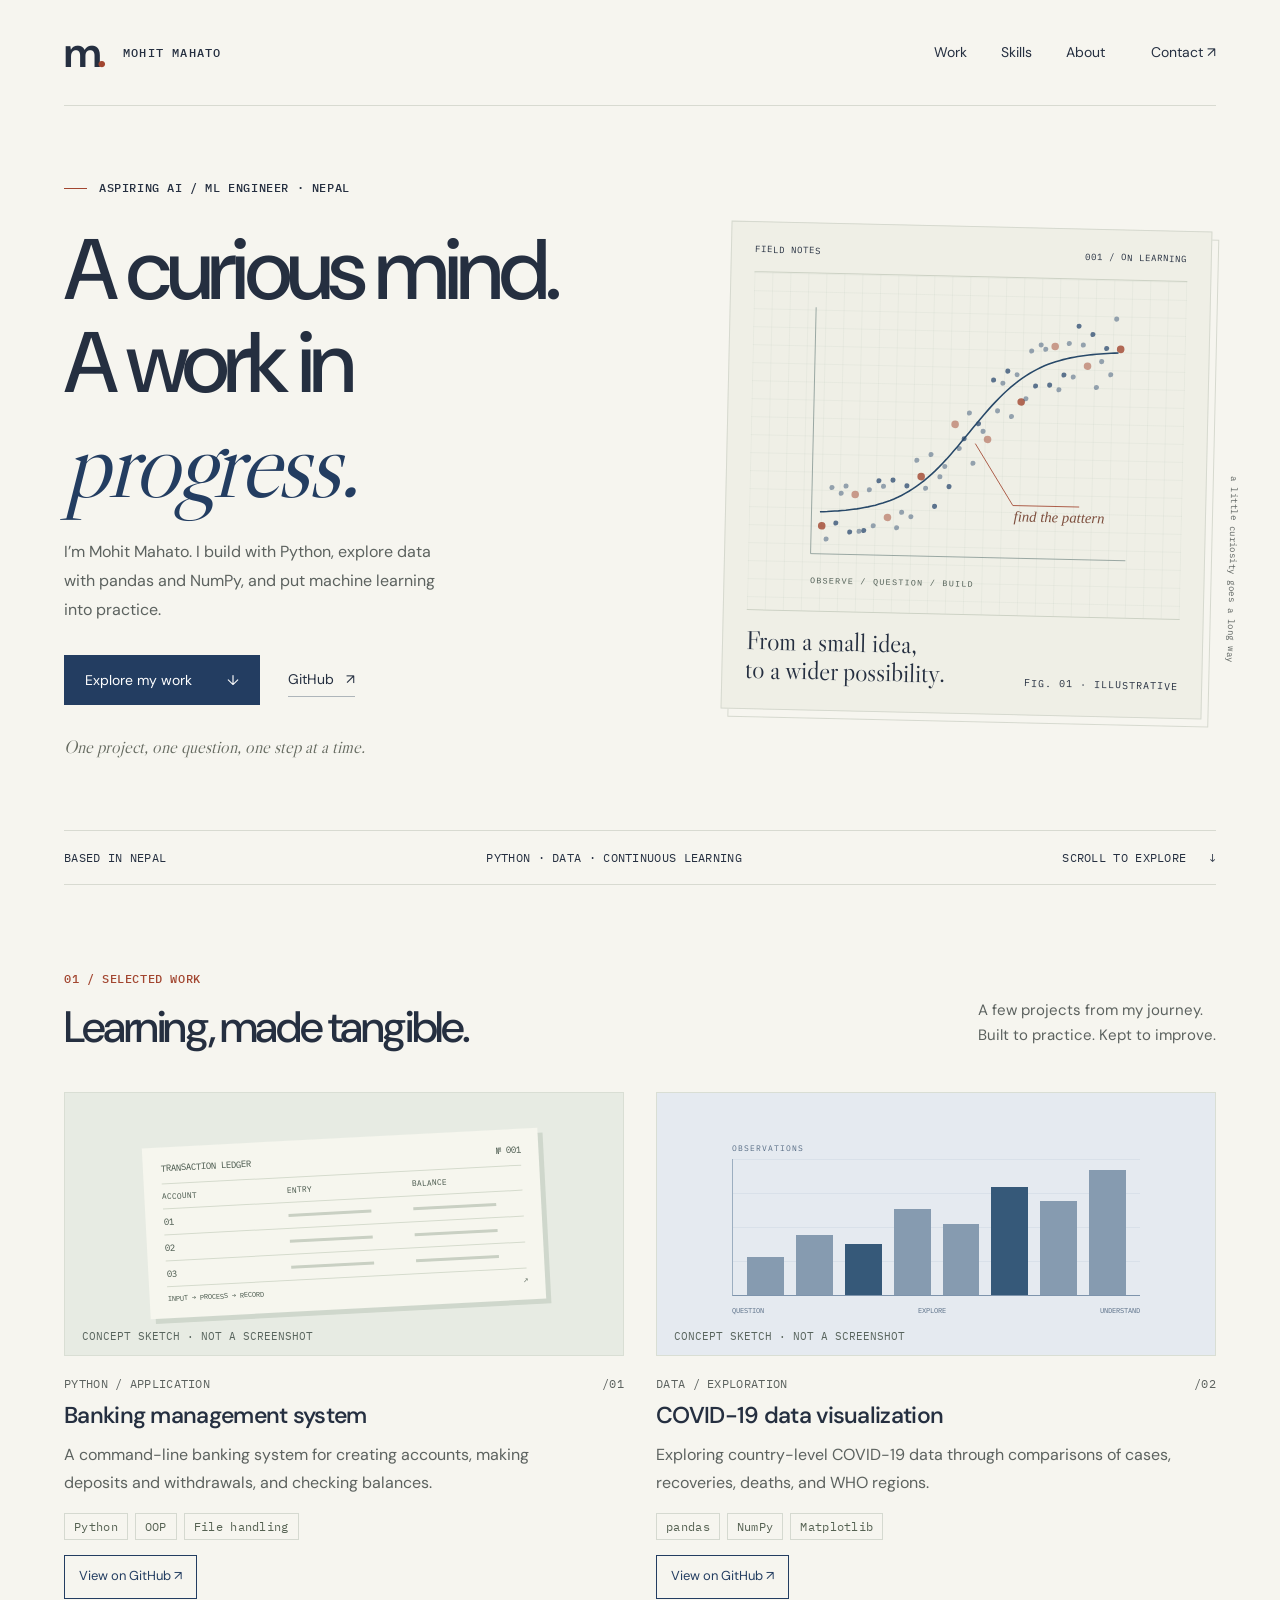
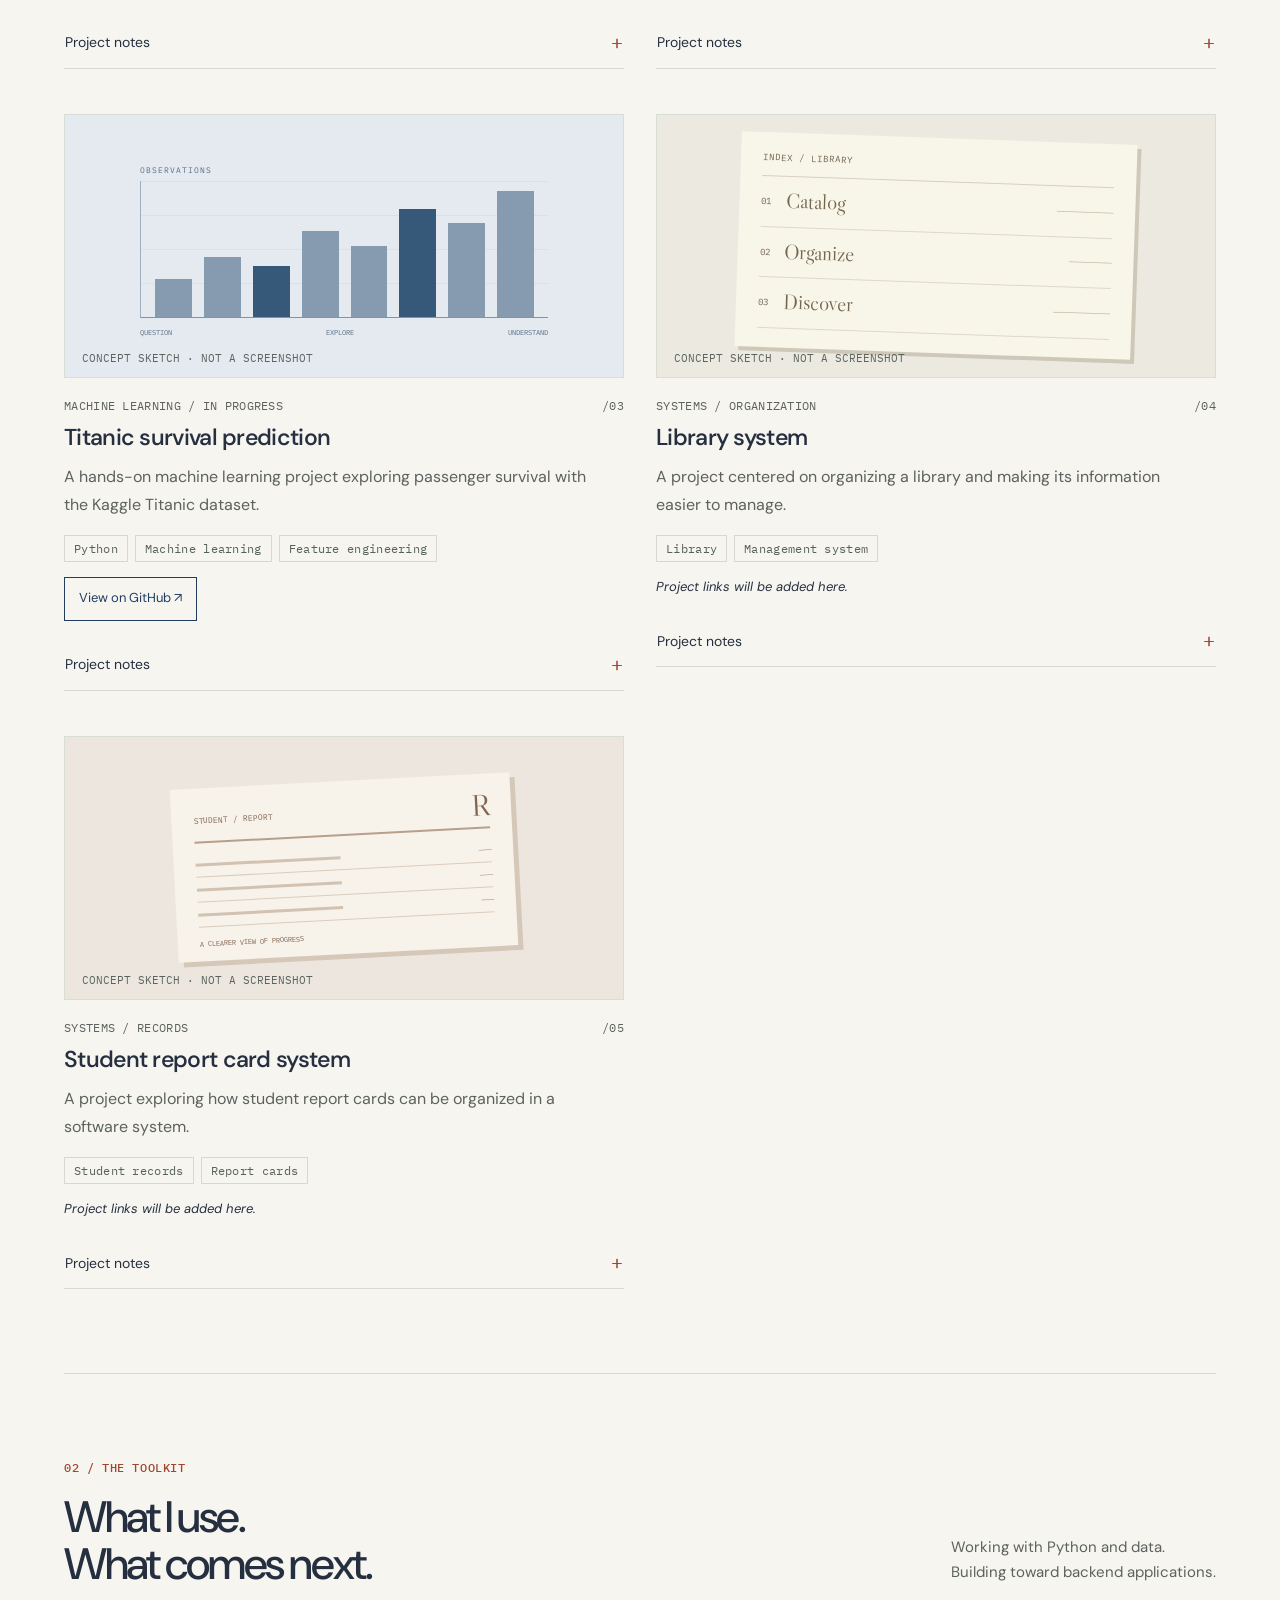
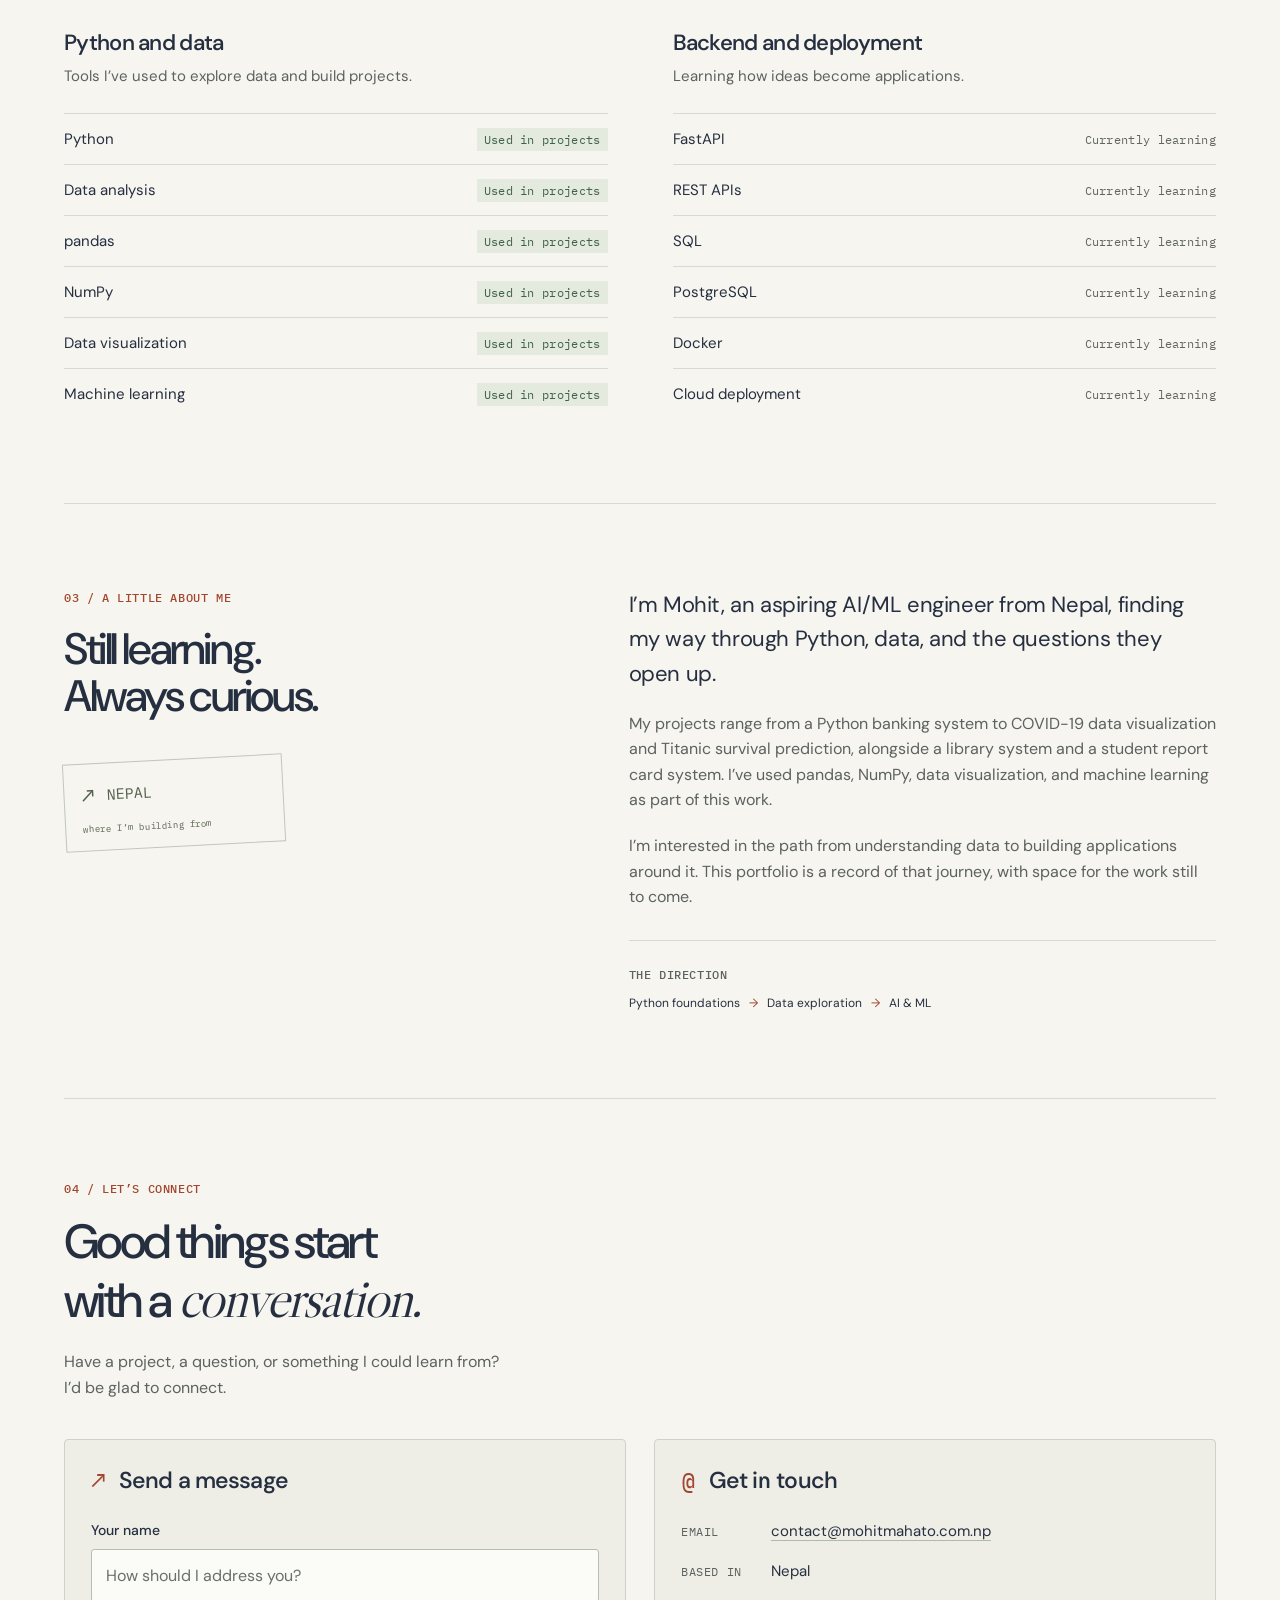
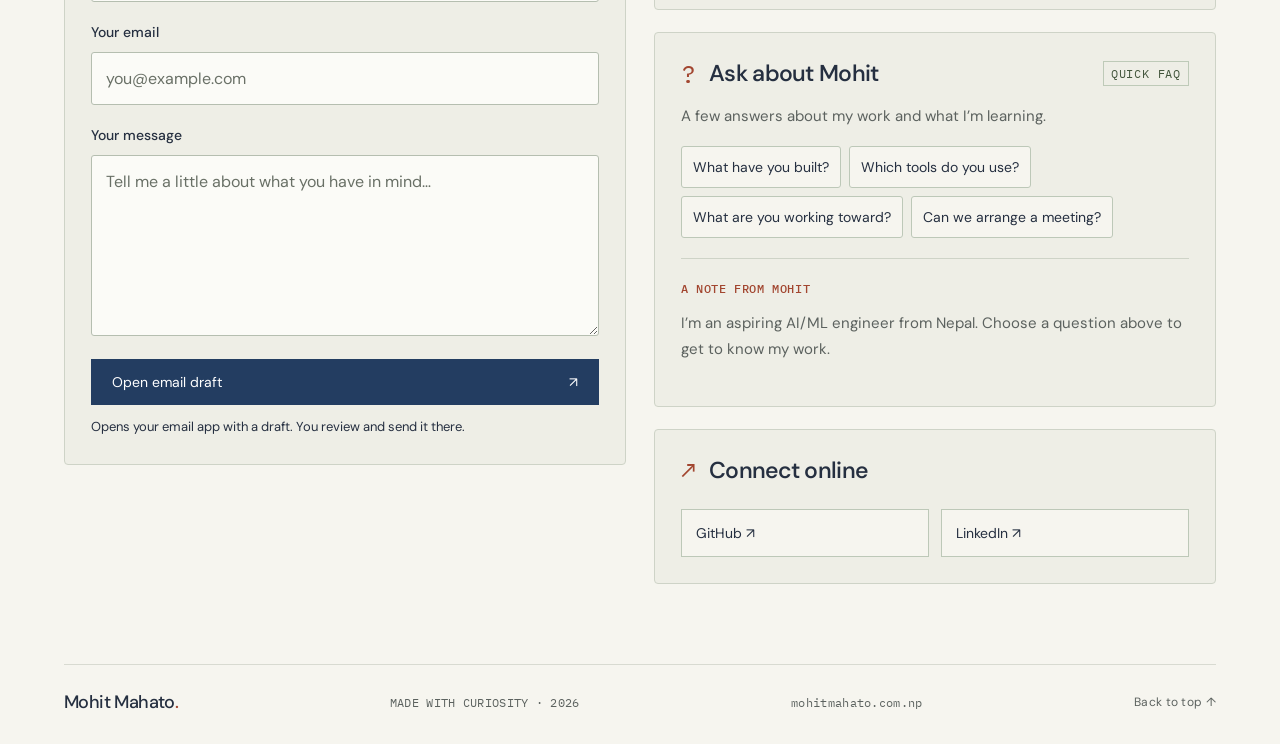
==== commit 4a6c8f63: "Polish labels: clearer placeholders, illustrative caption, calmer small text Co-Authored-By: Claude " ====
--- a/index.html
+++ b/index.html
@@ -33,7 +33,7 @@
         <figure class="field-note">
           <div class="note-top"><span>FIELD NOTES</span><span>001 / ON LEARNING</span></div>
           <div class="hero-art" id="hero-art"><div class="art-fallback" aria-hidden="true"><span>observe</span><i></i><span>question</span><i></i><span>build</span><i></i><span>repeat</span></div></div>
-          <figcaption><span>From a small idea,<br>to a wider possibility.</span><span class="figure-number">FIG. 01</span></figcaption>
+          <figcaption><span>From a small idea,<br>to a wider possibility.</span><span class="figure-number">FIG. 01 · ILLUSTRATIVE</span></figcaption>
           <span class="side-note" aria-hidden="true">a little curiosity goes a long way</span>
         </figure>
       </section>
@@ -60,7 +60,7 @@
               <label for="sender-email">Your email</label><input id="sender-email" name="email" type="email" autocomplete="email" maxlength="254" placeholder="you@example.com" required>
               <label for="sender-message">Your message</label><textarea id="sender-message" name="message" rows="6" minlength="10" maxlength="3000" placeholder="Tell me a little about what you have in mind…" required></textarea>
               <button class="button message-submit" id="message-submit" type="submit" disabled>Open email draft <span aria-hidden="true">↗</span></button>
-              <p class="form-note" id="form-note">The message form will be available once my contact email is added.</p>
+              <p class="form-note" id="form-note">Opens your email app with a draft. You review and send it there.</p>
               <p class="form-status" id="form-status" role="status" aria-live="polite"></p>
             </form>
           </section>
--- a/styles.css
+++ b/styles.css
@@ -14,3 +14,8 @@
 @media(max-width:720px){footer{grid-template-columns:1fr}footer>span:nth-child(2),footer>a:last-child{text-align:left}.skill-status{max-width:145px}.chapter-strip{font-size:11px}.section-heading>p br{display:initial}}
 /* Keep repository actions visible without expanding project notes. */
 .project-links{flex-wrap:wrap;align-items:center;margin-bottom:18px}.project-repo-button{display:inline-flex;align-items:center;min-height:44px;border:1px solid var(--blue);padding:9px 14px;font-size:13px;text-decoration:none}.project-repo-button:hover{background:var(--blue);color:white}
+/* Calmer small labels: less tracking, softer weight, decorative bits hidden on small screens. */
+.chapter-strip,footer,.project-meta,.tags li,.skill-status{letter-spacing:.3px}
+.eyebrow,.hero .eyebrow{letter-spacing:.6px}
+.figure-number{text-align:right;line-height:1.4}
+@media(max-width:720px){.side-note{display:none}.chapter-strip{font-size:11px;letter-spacing:.2px}}
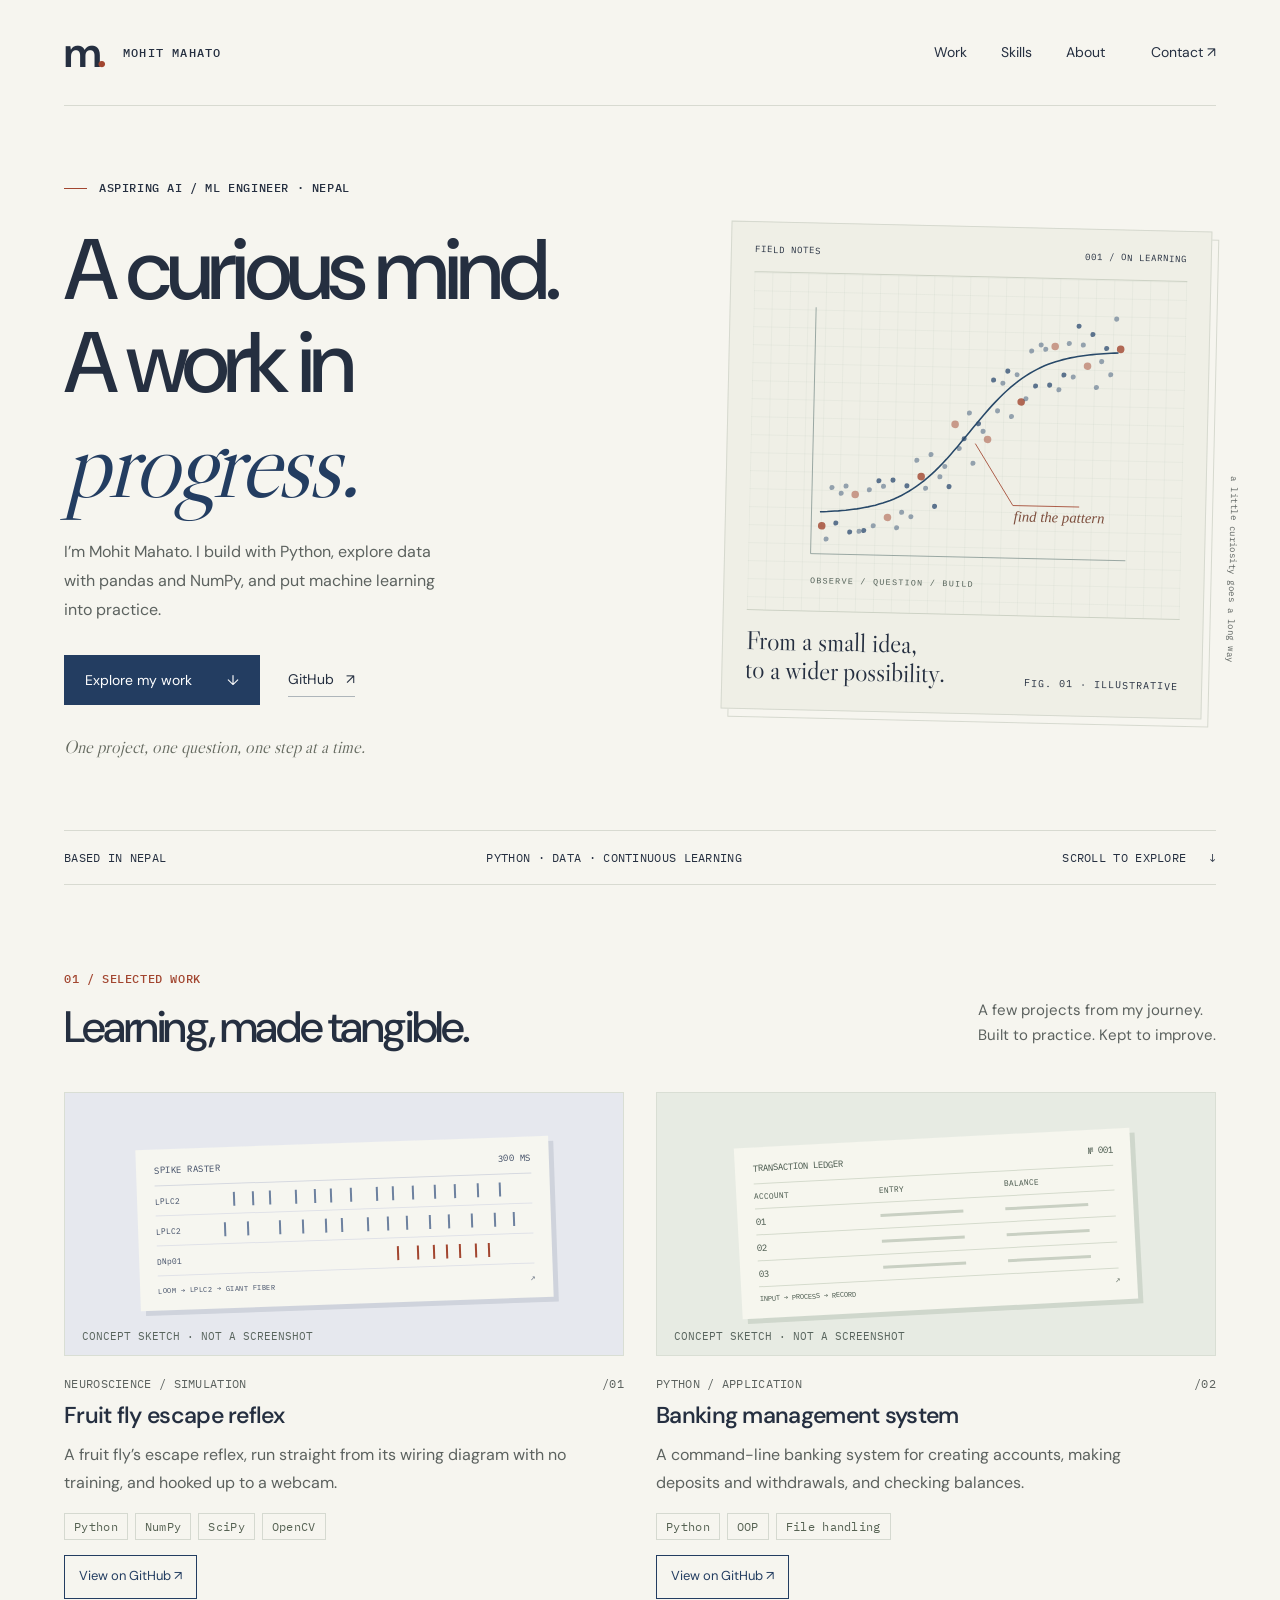
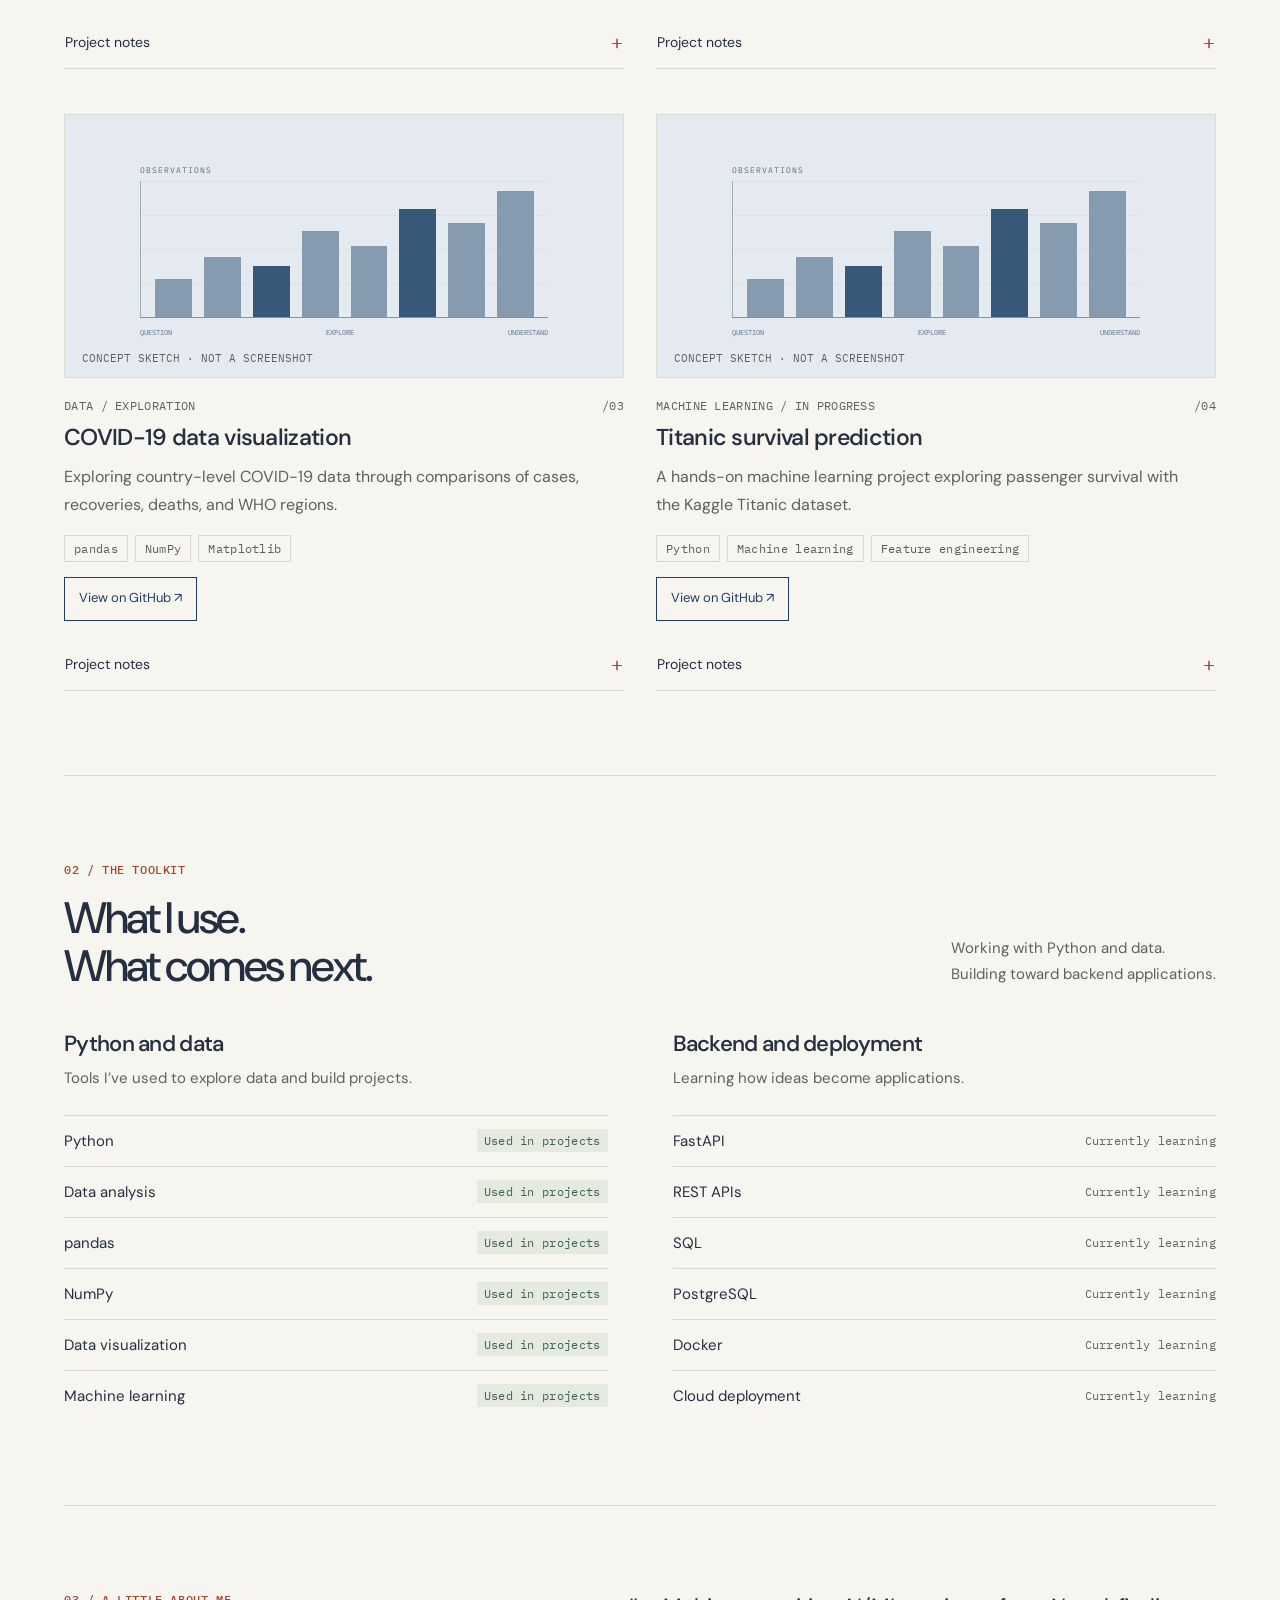
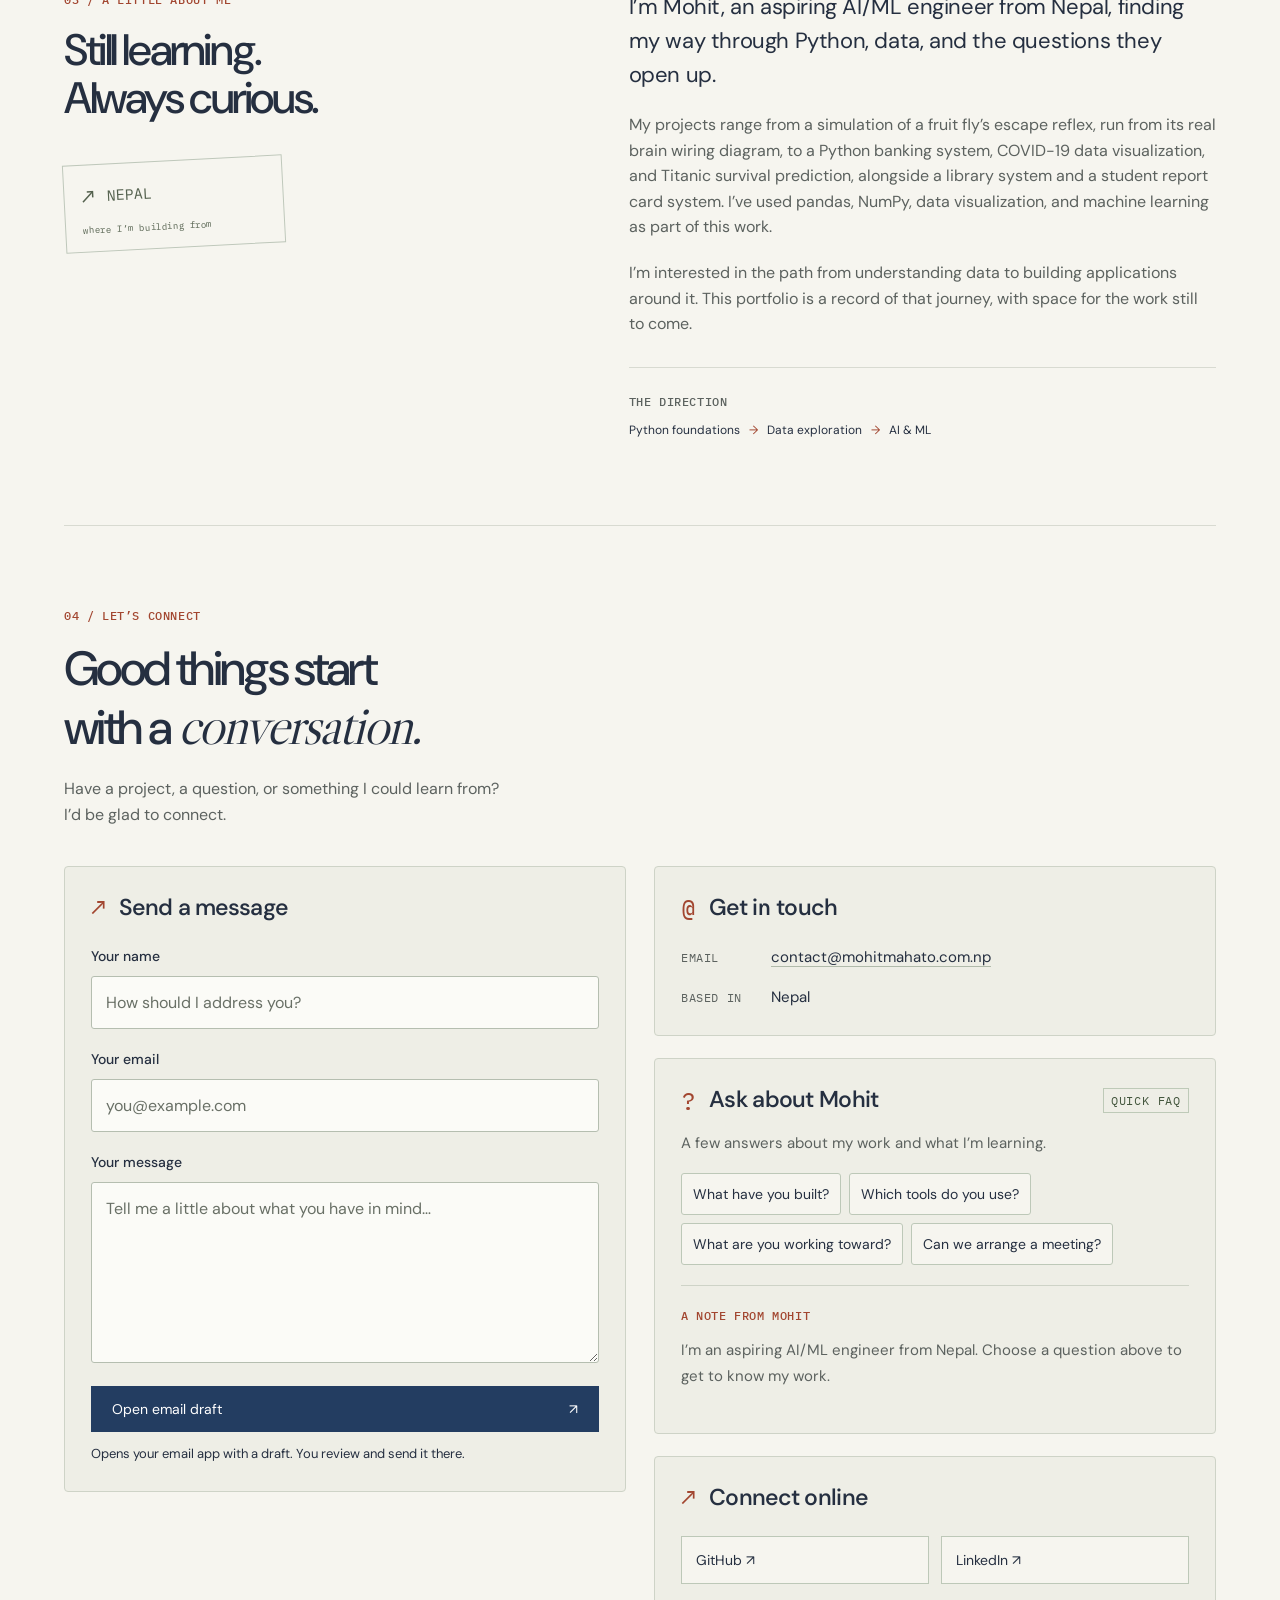
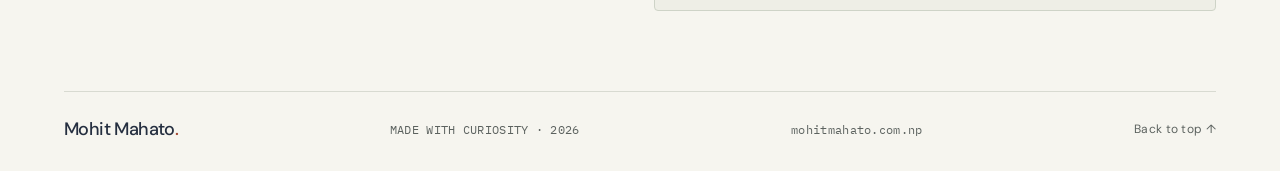
==== commit 511007b0: "Mention fruit fly project in About and FAQ Co-Authored-By: Claude Opus 5.5 <noreply@anthropic.com>" ====
--- a/index.html
+++ b/index.html
@@ -48,10 +48,10 @@
       </section>
       <section class="section about-section" id="about" aria-labelledby="about-heading">
         <div><p class="eyebrow">03 / A LITTLE ABOUT ME</p><h2 id="about-heading">Still learning.<br>Always curious.</h2><div class="location-stamp"><span aria-hidden="true">↗</span> NEPAL <span class="stamp-sub">where I’m building from</span></div></div>
-        <div class="about-copy"><p class="large-copy">I’m Mohit, an aspiring AI/ML engineer from Nepal, finding my way through Python, data, and the questions they open up.</p><p>My projects range from a Python banking system to COVID-19 data visualization and Titanic survival prediction, alongside a library system and a student report card system. I’ve used pandas, NumPy, data visualization, and machine learning as part of this work.</p><p>I’m interested in the path from understanding data to building applications around it. This portfolio is a record of that journey, with space for the work still to come.</p><div class="current-focus"><span class="eyebrow">THE DIRECTION</span><p>Python foundations <span aria-hidden="true">→</span> Data exploration <span aria-hidden="true">→</span> AI & ML</p></div></div>
+        <div class="about-copy"><p class="large-copy">I’m Mohit, an aspiring AI/ML engineer from Nepal, finding my way through Python, data, and the questions they open up.</p><p>My projects range from a simulation of a fruit fly’s escape reflex, run from its real brain wiring diagram, to a Python banking system, COVID-19 data visualization, and Titanic survival prediction, alongside a library system and a student report card system. I’ve used pandas, NumPy, data visualization, and machine learning as part of this work.</p><p>I’m interested in the path from understanding data to building applications around it. This portfolio is a record of that journey, with space for the work still to come.</p><div class="current-focus"><span class="eyebrow">THE DIRECTION</span><p>Python foundations <span aria-hidden="true">→</span> Data exploration <span aria-hidden="true">→</span> AI & ML</p></div></div>
       </section>
       <section class="contact-section contact-directory" id="contact" aria-labelledby="contact-heading">
-        <div class="contact-intro"><p class="eyebrow">04 / LET’S CONNECT</p><h2 id="contact-heading">Good things start<br>with a <em>conversation.</em></h2><p>Have a project, a question, or something I could learn from?<br>I’d be glad to connect.</p></div>
+        <div class="contact-intro"><p class="eyebrow">04 / LET’S CONNECT</p><h2 id="contact-heading">Good things start<br>with a <em>conversation.</em></h2><p>Have a project, a question, or something I could learn from?<br> I’d be glad to connect.</p></div>
         <div class="contact-grid">
           <section class="contact-card message-card" aria-labelledby="message-heading">
             <div class="contact-card-heading"><span class="contact-symbol" aria-hidden="true">↗</span><h3 id="message-heading">Send a message</h3></div>
--- a/styles.css
+++ b/styles.css
@@ -19,3 +19,8 @@
 .eyebrow,.hero .eyebrow{letter-spacing:.6px}
 .figure-number{text-align:right;line-height:1.4}
 @media(max-width:720px){.side-note{display:none}.chapter-strip{font-size:11px;letter-spacing:.2px}}
+@media(max-width:1200px){.field-note figcaption{display:block}.figure-number{display:block;text-align:left;margin-top:12px}}
+/* An odd final project spans the row as a feature, so the grid never leaves a gap. */
+@media(min-width:721px){.project-card:last-child:nth-child(odd){grid-column:1/-1;display:grid;grid-template-columns:1fr 1fr;gap:32px;align-items:start}.project-card:last-child:nth-child(odd) .project-body{padding-top:0}}
+/* Fruit fly project concept sketch: a spike raster. */
+.raster{background:#e6e8ee}.mini-raster{width:74%;background:#f6f6f0;box-shadow:5px 5px 0 #cfd3dc;transform:rotate(-2deg);padding:15px 18px;color:#3d4a63}.raster-head,.raster-end{display:flex;justify-content:space-between;font:9px var(--mono);letter-spacing:.5px}.raster-head{padding-bottom:10px;border-bottom:1px solid #d6d9e0}.raster-row{display:grid;grid-template-columns:44px 1fr;align-items:center;gap:8px;height:30px;border-bottom:1px solid #e0e2e8;font:8px var(--mono)}.raster-row>div{position:relative;height:14px}.raster-row i{position:absolute;top:0;width:2px;height:14px;background:#6d819f}.raster-row:nth-child(4) i{background:var(--accent)}.raster-end{font-size:7px;padding-top:10px}
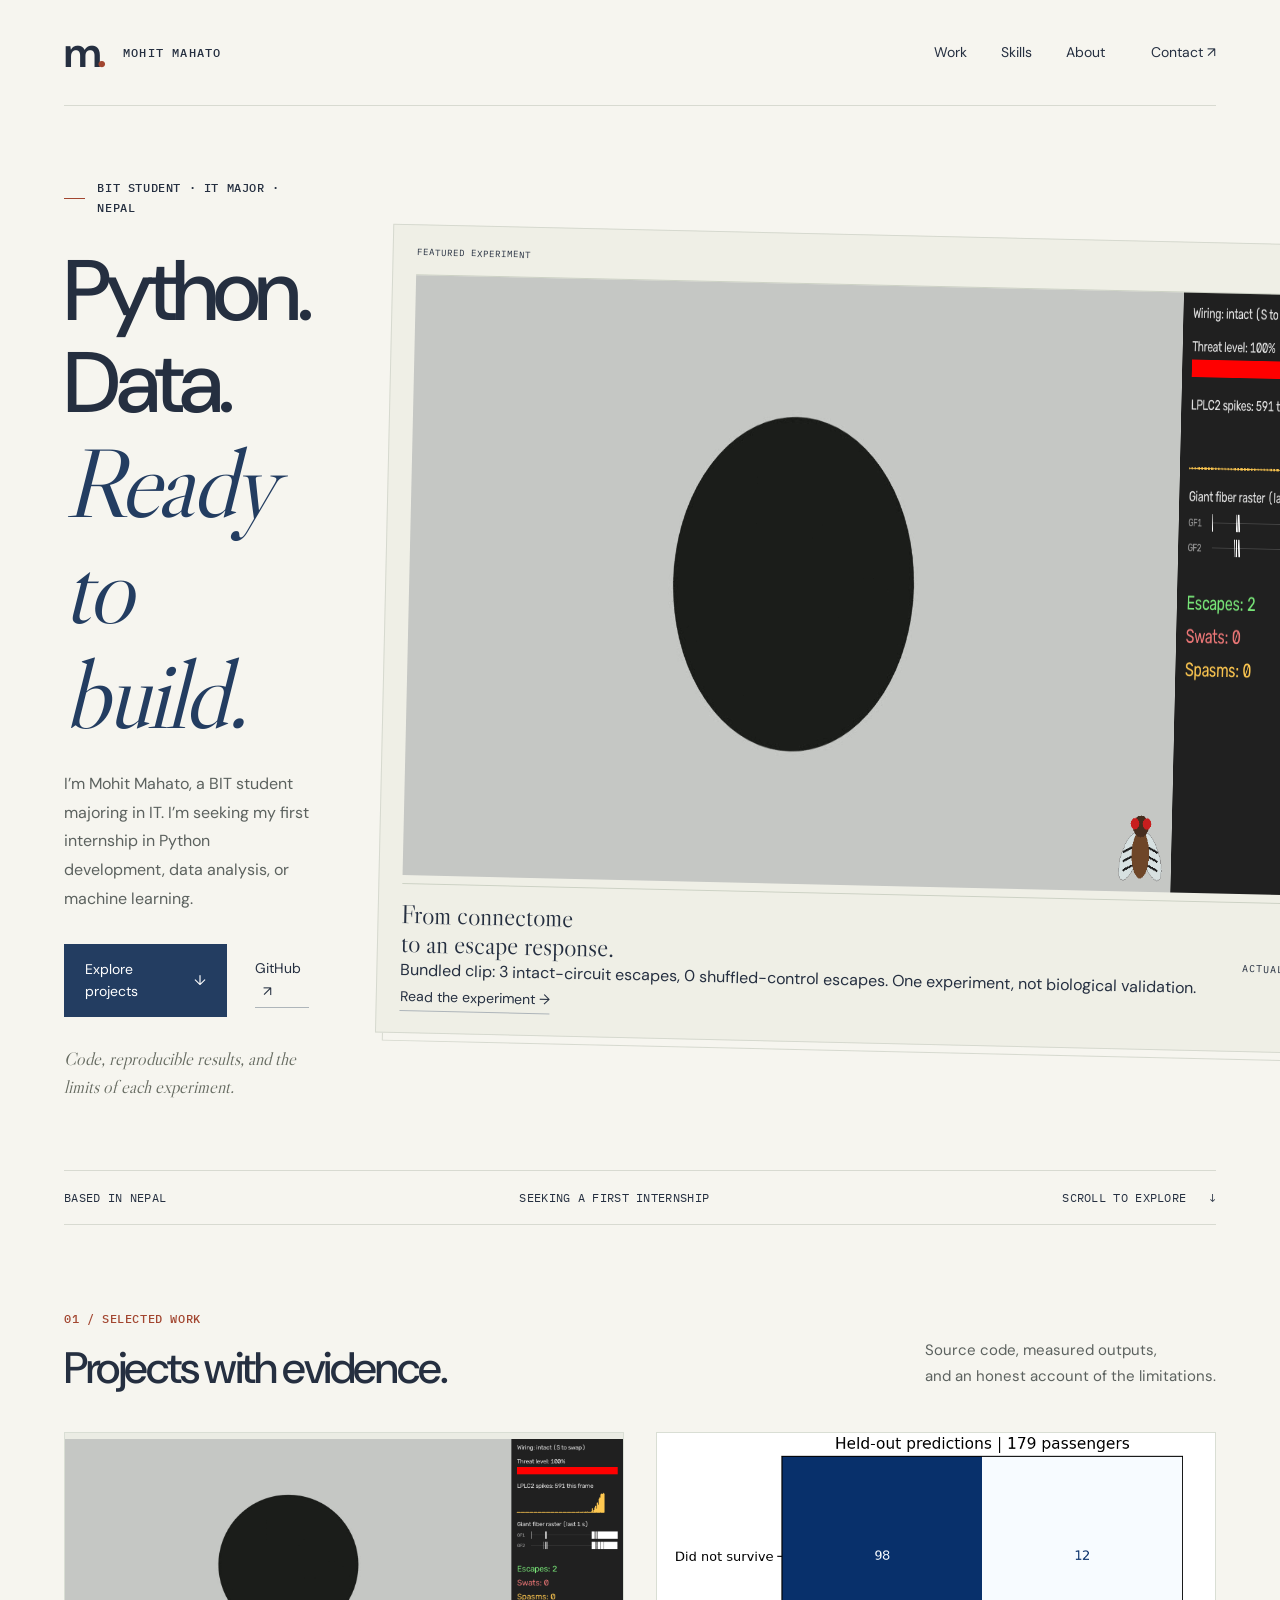
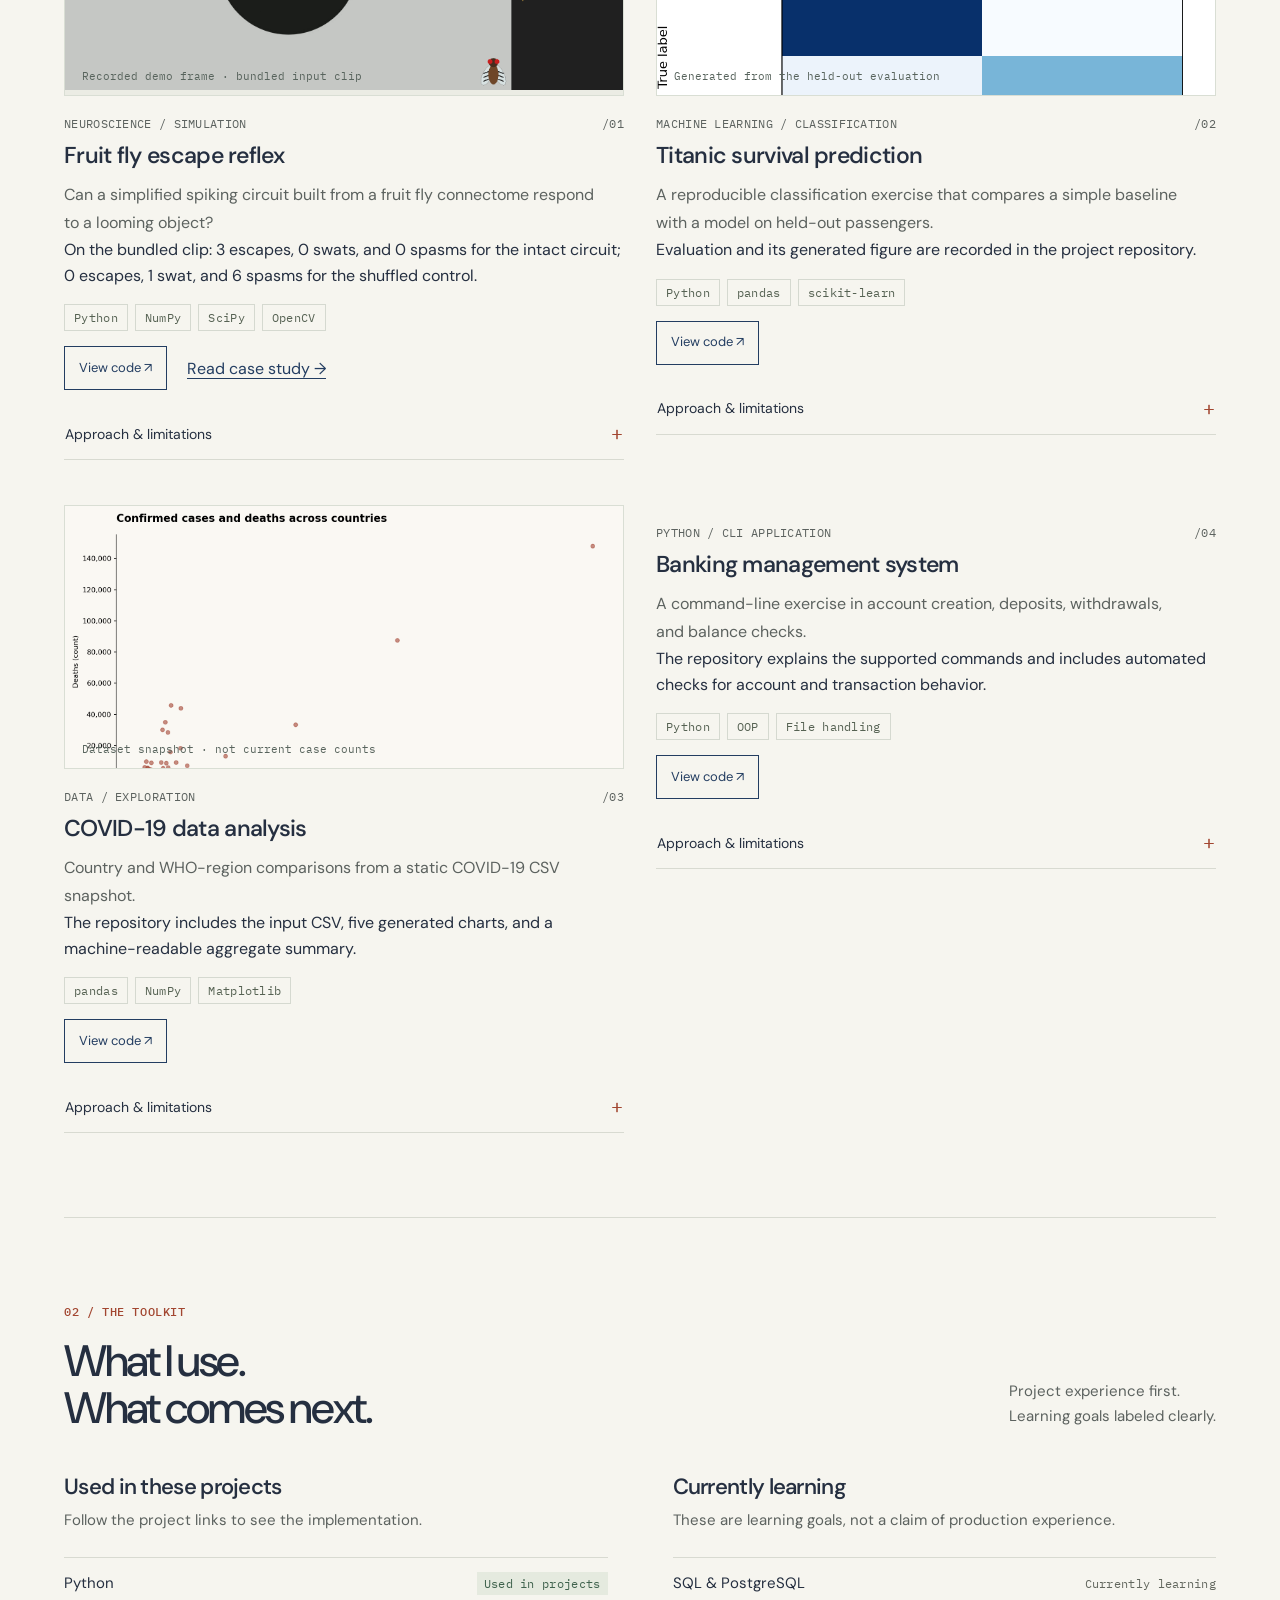
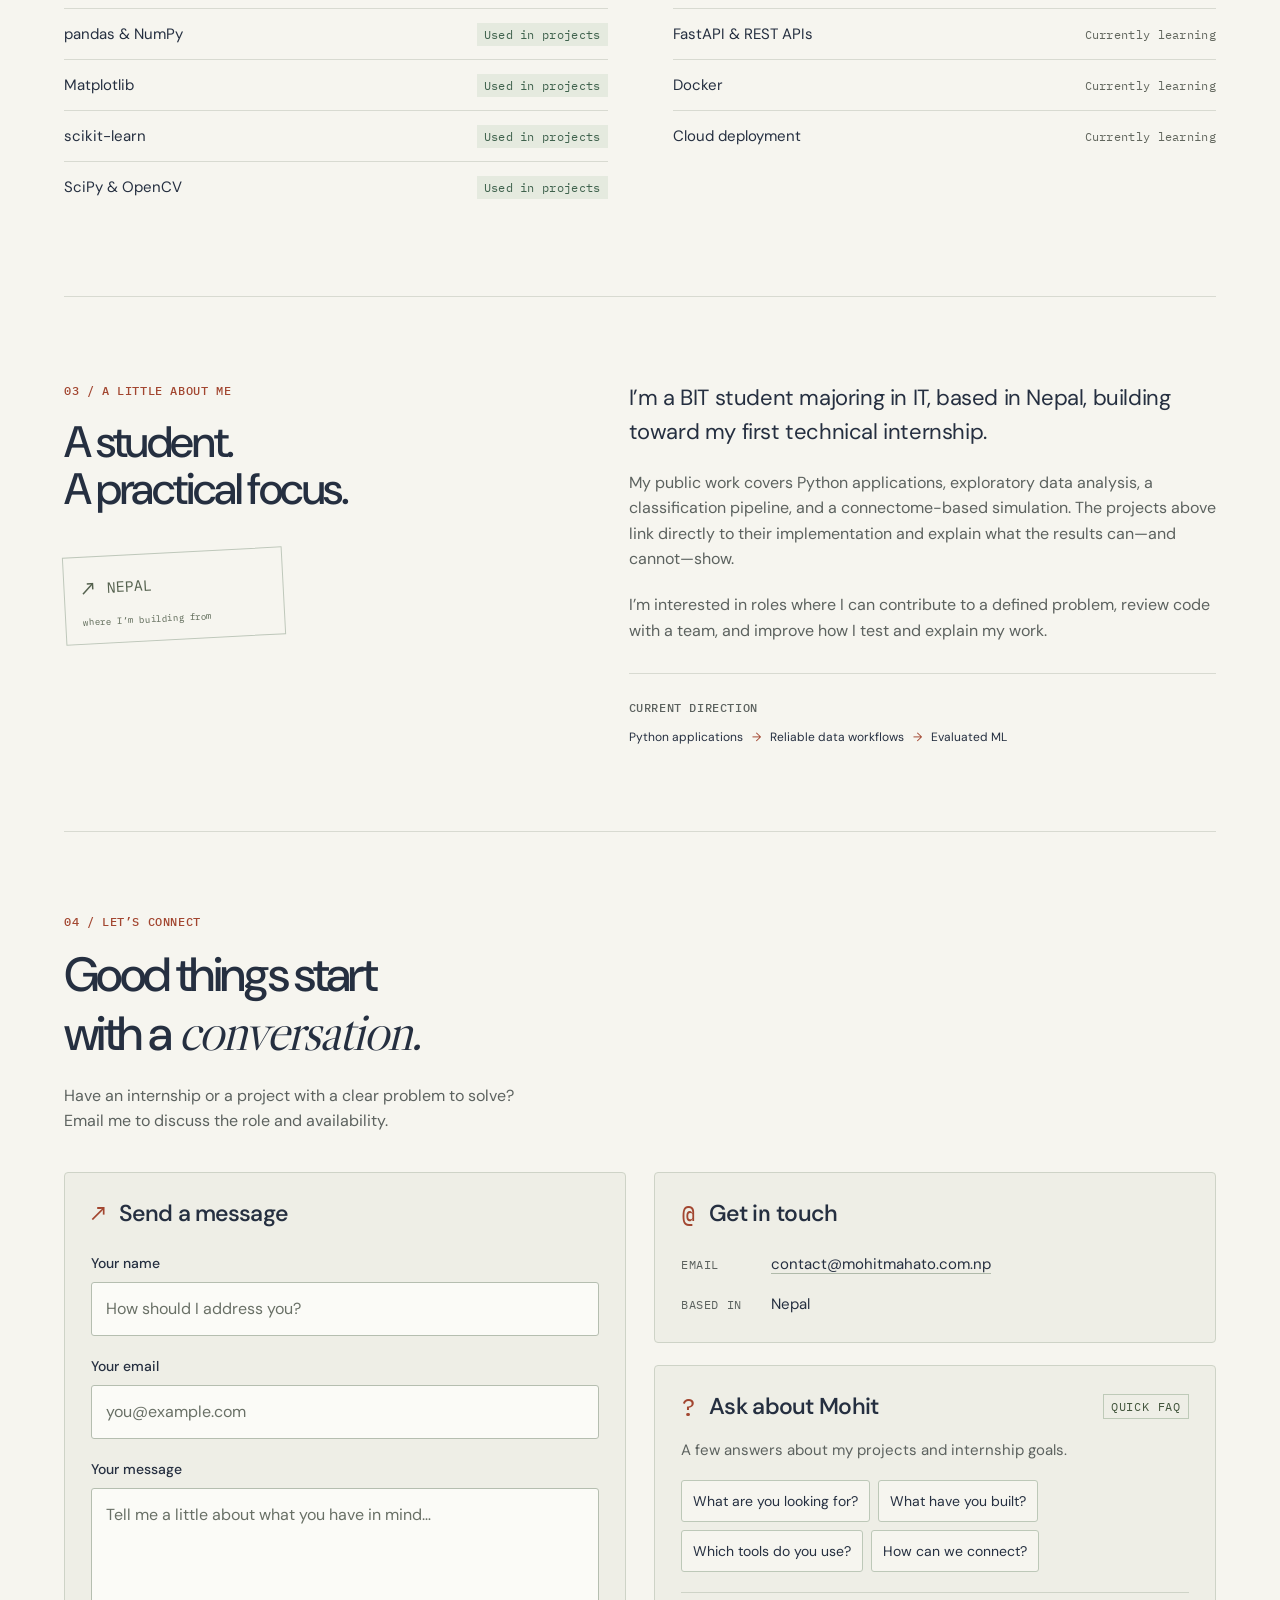
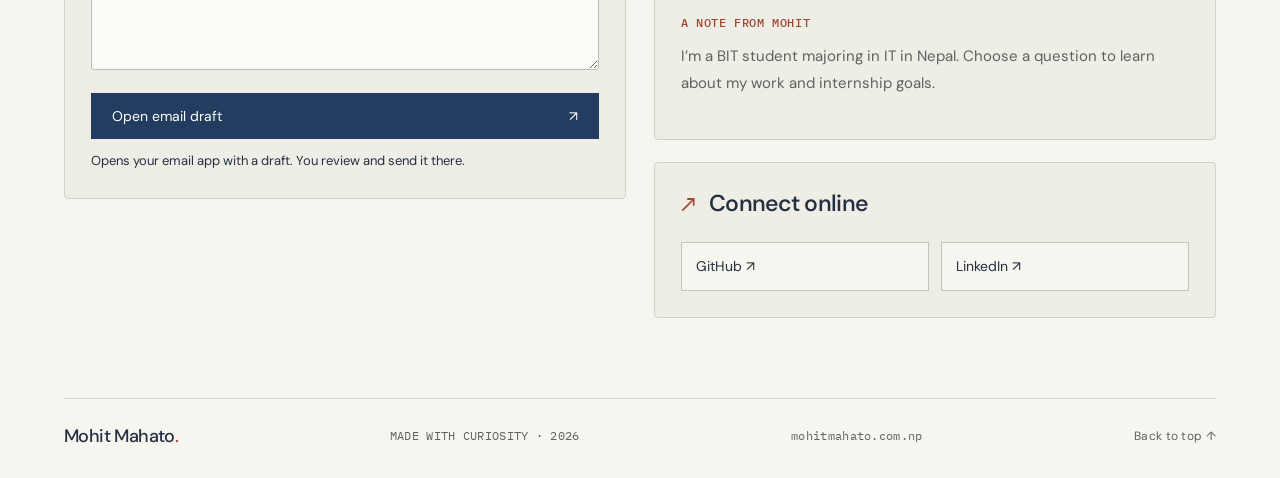
==== commit a8d9ed02: "Improve portfolio project evidence and case study" ====
--- a/index.html
+++ b/index.html
@@ -3,11 +3,11 @@
 <head>
   <meta charset="UTF-8">
   <meta name="viewport" content="width=device-width, initial-scale=1">
-  <meta name="description" content="Mohit Mahato — aspiring AI/ML engineer from Nepal. A collection of Python projects, data explorations, and things I’m learning.">
+  <meta name="description" content="Mohit Mahato — BIT student majoring in IT in Nepal, seeking a first Python, data, or ML internship. Explore runnable projects, measured results, and limitations.">
   <meta name="theme-color" content="#f6f5ef">
   <meta name="robots" content="index, follow">
   <link rel="canonical" href="https://mohitmahato.com.np/">
-  <title>Mohit Mahato — Python, data & a little curiosity.</title>
+  <title>Mohit Mahato — Python & data internship portfolio</title>
   <link rel="icon" href="favicon.svg" type="image/svg+xml">
   <link rel="stylesheet" href="styles.css">
   <link rel="stylesheet" href="contact.css">
@@ -24,34 +24,35 @@
     <main id="main">
       <section class="hero" id="home" aria-labelledby="hero-heading">
         <div class="hero-copy">
-          <p class="eyebrow"><span class="small-line"></span> ASPIRING AI / ML ENGINEER · NEPAL</p>
-          <h1 id="hero-heading">A curious mind.<br>A work in<br><em>progress.</em></h1>
-          <p class="intro">I’m Mohit Mahato. I build with Python, explore data with pandas and NumPy, and put machine learning into practice.</p>
-          <div class="hero-actions"><a class="button" href="#work">Explore my work <span aria-hidden="true">↓</span></a><a class="text-link" href="https://github.com/MohitMahato-1" target="_blank" rel="noopener noreferrer">GitHub <span aria-hidden="true">↗</span><span class="sr-only"> (opens in a new tab)</span></a></div>
-          <p class="margin-note">One project, one question, one step at a time.</p>
+          <p class="eyebrow"><span class="small-line"></span> BIT STUDENT · IT MAJOR · NEPAL</p>
+          <h1 id="hero-heading">Python.<br>Data.<br><em>Ready to build.</em></h1>
+          <p class="intro">I’m Mohit Mahato, a BIT student majoring in IT. I’m seeking my first internship in Python development, data analysis, or machine learning.</p>
+          <div class="hero-actions"><a class="button" href="#work">Explore projects <span aria-hidden="true">↓</span></a><a class="text-link" href="https://github.com/MohitMahato-1" target="_blank" rel="noopener noreferrer">GitHub <span aria-hidden="true">↗</span><span class="sr-only"> (opens in a new tab)</span></a></div>
+          <p class="margin-note">Code, reproducible results, and the limits of each experiment.</p>
         </div>
         <figure class="field-note">
-          <div class="note-top"><span>FIELD NOTES</span><span>001 / ON LEARNING</span></div>
-          <div class="hero-art" id="hero-art"><div class="art-fallback" aria-hidden="true"><span>observe</span><i></i><span>question</span><i></i><span>build</span><i></i><span>repeat</span></div></div>
-          <figcaption><span>From a small idea,<br>to a wider possibility.</span><span class="figure-number">FIG. 01 · ILLUSTRATIVE</span></figcaption>
-          <span class="side-note" aria-hidden="true">a little curiosity goes a long way</span>
+          <div class="note-top"><span>FEATURED EXPERIMENT</span><span>01 / FRUIT FLY</span></div>
+          <a class="hero-study-link" href="fruitfly-case-study.html"><img class="hero-project-image" src="assets/fruitfly-demo.png" alt="Rendered fruit fly escape simulation with its input clip and neural activity display" width="960" height="600" fetchpriority="high"></a>
+          <figcaption><span>From connectome<br>to an escape response.</span><span class="figure-number">ACTUAL DEMO FRAME</span></figcaption>
+          <p class="hero-evidence">Bundled clip: 3 intact-circuit escapes, 0 shuffled-control escapes. One experiment, not biological validation.</p>
+          <a class="text-link" href="fruitfly-case-study.html">Read the experiment →</a>
         </figure>
       </section>
-      <div class="chapter-strip"><span>BASED IN NEPAL</span><span>PYTHON · DATA · CONTINUOUS LEARNING</span><a href="#work">SCROLL TO EXPLORE <span aria-hidden="true">↓</span></a></div>
+      <div class="chapter-strip"><span>BASED IN NEPAL</span><span>SEEKING A FIRST INTERNSHIP</span><a href="#work">SCROLL TO EXPLORE <span aria-hidden="true">↓</span></a></div>
       <section class="section work-section" id="work" aria-labelledby="work-heading">
-        <div class="section-heading"><div><p class="eyebrow">01 / SELECTED WORK</p><h2 id="work-heading">Learning, made tangible.</h2></div><p>A few projects from my journey.<br>Built to practice. Kept to improve.</p></div>
+        <div class="section-heading"><div><p class="eyebrow">01 / SELECTED WORK</p><h2 id="work-heading">Projects with evidence.</h2></div><p>Source code, measured outputs,<br>and an honest account of the limitations.</p></div>
         <div class="project-grid" id="projects"></div>
       </section>
       <section class="section skills-section" id="skills" aria-labelledby="skills-heading">
-        <div class="section-heading"><div><p class="eyebrow">02 / THE TOOLKIT</p><h2 id="skills-heading">What I use.<br>What comes next.</h2></div><p>Working with Python and data.<br>Building toward backend applications.</p></div>
+        <div class="section-heading"><div><p class="eyebrow">02 / THE TOOLKIT</p><h2 id="skills-heading">What I use.<br>What comes next.</h2></div><p>Project experience first.<br>Learning goals labeled clearly.</p></div>
         <div class="skill-groups" id="skills-list"></div>
       </section>
       <section class="section about-section" id="about" aria-labelledby="about-heading">
-        <div><p class="eyebrow">03 / A LITTLE ABOUT ME</p><h2 id="about-heading">Still learning.<br>Always curious.</h2><div class="location-stamp"><span aria-hidden="true">↗</span> NEPAL <span class="stamp-sub">where I’m building from</span></div></div>
-        <div class="about-copy"><p class="large-copy">I’m Mohit, an aspiring AI/ML engineer from Nepal, finding my way through Python, data, and the questions they open up.</p><p>My projects range from a simulation of a fruit fly’s escape reflex, run from its real brain wiring diagram, to a Python banking system, COVID-19 data visualization, and Titanic survival prediction, alongside a library system and a student report card system. I’ve used pandas, NumPy, data visualization, and machine learning as part of this work.</p><p>I’m interested in the path from understanding data to building applications around it. This portfolio is a record of that journey, with space for the work still to come.</p><div class="current-focus"><span class="eyebrow">THE DIRECTION</span><p>Python foundations <span aria-hidden="true">→</span> Data exploration <span aria-hidden="true">→</span> AI & ML</p></div></div>
+        <div><p class="eyebrow">03 / A LITTLE ABOUT ME</p><h2 id="about-heading">A student.<br>A practical focus.</h2><div class="location-stamp"><span aria-hidden="true">↗</span> NEPAL <span class="stamp-sub">where I’m building from</span></div></div>
+        <div class="about-copy"><p class="large-copy">I’m a BIT student majoring in IT, based in Nepal, building toward my first technical internship.</p><p>My public work covers Python applications, exploratory data analysis, a classification pipeline, and a connectome-based simulation. The projects above link directly to their implementation and explain what the results can—and cannot—show.</p><p>I’m interested in roles where I can contribute to a defined problem, review code with a team, and improve how I test and explain my work.</p><div class="current-focus"><span class="eyebrow">CURRENT DIRECTION</span><p>Python applications <span aria-hidden="true">→</span> Reliable data workflows <span aria-hidden="true">→</span> Evaluated ML</p></div></div>
       </section>
       <section class="contact-section contact-directory" id="contact" aria-labelledby="contact-heading">
-        <div class="contact-intro"><p class="eyebrow">04 / LET’S CONNECT</p><h2 id="contact-heading">Good things start<br>with a <em>conversation.</em></h2><p>Have a project, a question, or something I could learn from?<br> I’d be glad to connect.</p></div>
+        <div class="contact-intro"><p class="eyebrow">04 / LET’S CONNECT</p><h2 id="contact-heading">Good things start<br>with a <em>conversation.</em></h2><p>Have an internship or a project with a clear problem to solve?<br> Email me to discuss the role and availability.</p></div>
         <div class="contact-grid">
           <section class="contact-card message-card" aria-labelledby="message-heading">
             <div class="contact-card-heading"><span class="contact-symbol" aria-hidden="true">↗</span><h3 id="message-heading">Send a message</h3></div>
@@ -66,7 +67,7 @@
           </section>
           <div class="contact-stack">
             <section class="contact-card" aria-labelledby="details-heading"><div class="contact-card-heading"><span class="contact-symbol" aria-hidden="true">@</span><h3 id="details-heading">Get in touch</h3></div><ul class="contact-facts" id="contact-facts"></ul></section>
-            <section class="contact-card faq-card" aria-labelledby="faq-heading"><div class="contact-card-heading"><span class="contact-symbol" aria-hidden="true">?</span><h3 id="faq-heading">Ask about Mohit</h3><span class="faq-badge">QUICK FAQ</span></div><p class="faq-intro">A few answers about my work and what I’m learning.</p><div class="faq-options" id="faq-options" role="group" aria-label="Choose a question"></div><div class="faq-answer" id="faq-answer" role="status" aria-live="polite"><span class="eyebrow">A NOTE FROM MOHIT</span><p id="faq-answer-text">I’m an aspiring AI/ML engineer from Nepal. Choose a question above to get to know my work.</p></div></section>
+            <section class="contact-card faq-card" aria-labelledby="faq-heading"><div class="contact-card-heading"><span class="contact-symbol" aria-hidden="true">?</span><h3 id="faq-heading">Ask about Mohit</h3><span class="faq-badge">QUICK FAQ</span></div><p class="faq-intro">A few answers about my projects and internship goals.</p><div class="faq-options" id="faq-options" role="group" aria-label="Choose a question"></div><div class="faq-answer" id="faq-answer" role="status" aria-live="polite"><span class="eyebrow">A NOTE FROM MOHIT</span><p id="faq-answer-text">I’m a BIT student majoring in IT in Nepal. Choose a question to learn about my work and internship goals.</p></div></section>
             <section class="contact-card" aria-labelledby="social-heading"><div class="contact-card-heading"><span class="contact-symbol" aria-hidden="true">↗</span><h3 id="social-heading">Connect online</h3></div><div class="social-grid" id="social-links"></div></section>
           </div>
         </div>
